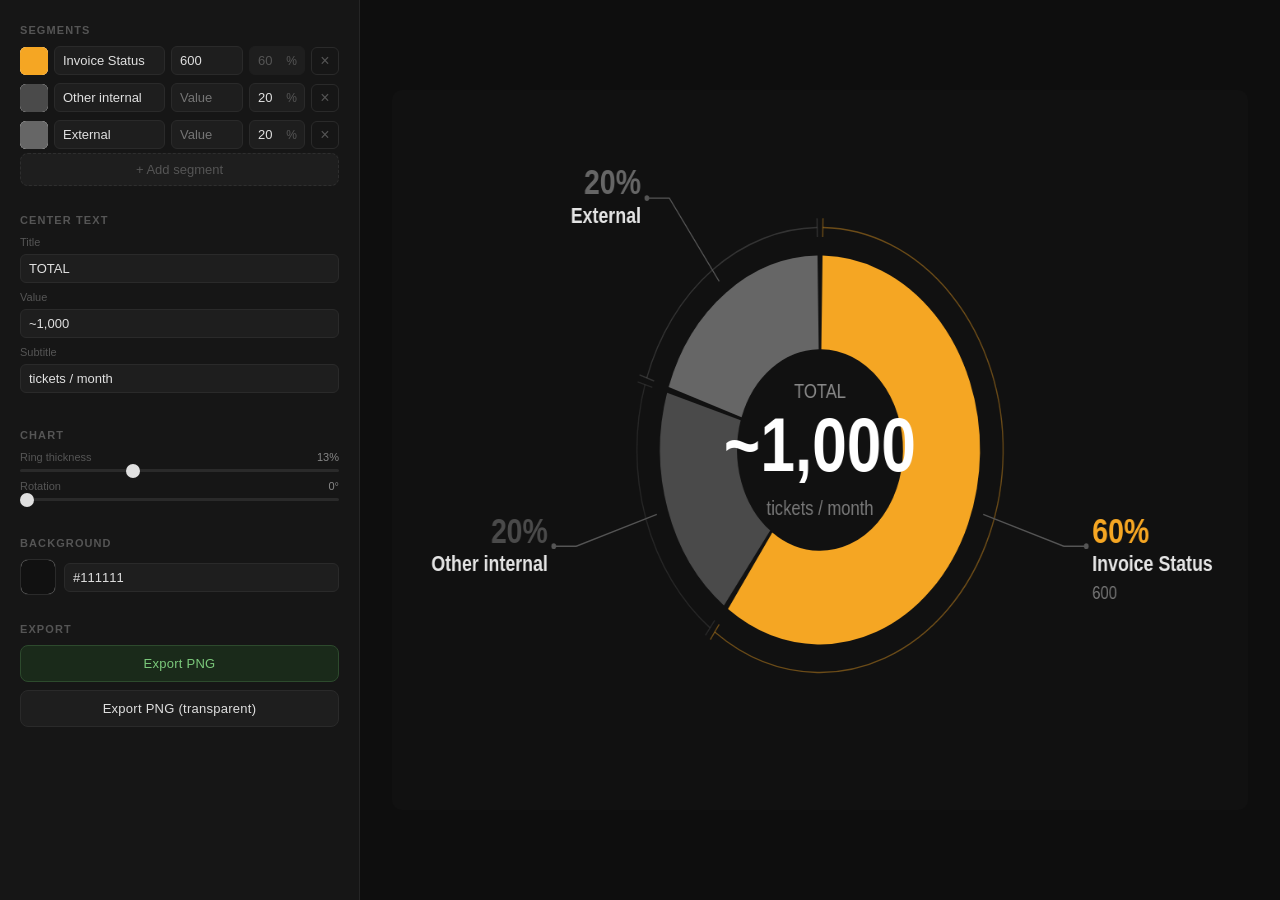
==== index.html @ ad08ff0b "Persist user data in localStorage Each browser now saves and restores its own chart state automatica" ====
<!DOCTYPE html>
<html lang="en">
<head>
<meta charset="UTF-8">
<meta name="viewport" content="width=device-width, initial-scale=1.0">
<title>Donut Builder</title>
<style>
  *, *::before, *::after { box-sizing: border-box; margin: 0; padding: 0; }

  body {
    background: #0e0e0e;
    color: #e0e0e0;
    font-family: -apple-system, BlinkMacSystemFont, 'Segoe UI', sans-serif;
    font-size: 13px;
    min-height: 100vh;
    display: flex;
  }

  /* ── Left Panel ─────────────────────────────────────── */
  #panel {
    width: 360px;
    min-width: 360px;
    background: #161616;
    border-right: 1px solid #252525;
    display: flex;
    flex-direction: column;
    overflow-y: auto;
  }

  #panel-inner {
    padding: 24px 20px;
    display: flex;
    flex-direction: column;
    gap: 28px;
  }

  .panel-title {
    font-size: 11px;
    font-weight: 600;
    letter-spacing: 0.1em;
    text-transform: uppercase;
    color: #555;
    margin-bottom: 10px;
  }

  /* Items */
  #items-list {
    display: flex;
    flex-direction: column;
    gap: 8px;
  }

  .item-row {
    display: grid;
    grid-template-columns: 28px 1fr 72px 56px 28px;
    gap: 6px;
    align-items: center;
  }

  .color-swatch {
    width: 28px;
    height: 28px;
    border-radius: 6px;
    border: none;
    cursor: pointer;
    padding: 0;
    background: none;
    position: relative;
    overflow: hidden;
    flex-shrink: 0;
  }

  .color-swatch input[type="color"] {
    position: absolute;
    top: 0; left: 0;
    width: 200%;
    height: 200%;
    border: none;
    cursor: pointer;
    padding: 0;
    transform: translate(-25%, -25%);
  }

  input[type="text"],
  input[type="number"] {
    background: #1e1e1e;
    border: 1px solid #2a2a2a;
    border-radius: 6px;
    color: #e0e0e0;
    font-size: 13px;
    padding: 6px 8px;
    outline: none;
    width: 100%;
    transition: border-color 0.15s;
  }

  input[type="text"]:focus,
  input[type="number"]:focus { border-color: #444; }

  input[type="number"] { -moz-appearance: textfield; }
  input[type="number"]::-webkit-inner-spin-button,
  input[type="number"]::-webkit-outer-spin-button { -webkit-appearance: none; }

  .pct-wrap { position: relative; }
  .pct-wrap input { padding-right: 20px; }
  .pct-wrap::after {
    content: '%';
    position: absolute;
    right: 8px; top: 50%;
    transform: translateY(-50%);
    color: #555; font-size: 12px;
    pointer-events: none;
  }

  .pct-auto { color: #555 !important; border-color: #1e1e1e !important; }

  .btn-icon {
    background: none;
    border: 1px solid #2a2a2a;
    border-radius: 6px;
    color: #555;
    cursor: pointer;
    width: 28px; height: 28px;
    display: flex; align-items: center; justify-content: center;
    font-size: 16px;
    transition: all 0.15s;
    line-height: 1;
  }
  .btn-icon:hover { border-color: #555; color: #e0e0e0; }
  .btn-icon.delete:hover { border-color: #c0392b; color: #e74c3c; }

  #add-item-btn {
    background: #1e1e1e;
    border: 1px dashed #2e2e2e;
    border-radius: 8px;
    color: #555;
    cursor: pointer;
    font-size: 13px;
    padding: 8px;
    text-align: center;
    transition: all 0.15s;
    margin-top: 4px;
  }
  #add-item-btn:hover { border-color: #555; color: #aaa; }

  .section { display: flex; flex-direction: column; }

  .field-row {
    display: flex; flex-direction: column;
    gap: 6px; margin-bottom: 8px;
  }

  .field-label { font-size: 11px; color: #555; font-weight: 500; }

  .slider-row { display: flex; flex-direction: column; gap: 6px; margin-bottom: 8px; }
  .slider-header { display: flex; justify-content: space-between; align-items: center; }
  .slider-header span:first-child { font-size: 11px; color: #555; font-weight: 500; }
  .slider-header span:last-child  { font-size: 11px; color: #888; font-variant-numeric: tabular-nums; }

  input[type="range"] {
    -webkit-appearance: none;
    width: 100%; height: 3px;
    background: #2a2a2a;
    border-radius: 2px;
    outline: none;
    cursor: pointer;
  }
  input[type="range"]::-webkit-slider-thumb {
    -webkit-appearance: none;
    width: 14px; height: 14px;
    border-radius: 50%;
    background: #e0e0e0;
    cursor: pointer;
    transition: background 0.15s;
  }
  input[type="range"]::-webkit-slider-thumb:hover { background: #fff; }
  input[type="range"]::-moz-range-thumb {
    width: 14px; height: 14px;
    border-radius: 50%;
    background: #e0e0e0;
    border: none; cursor: pointer;
  }

  .bg-row {
    display: grid;
    grid-template-columns: 36px 1fr;
    gap: 8px; align-items: center;
  }

  .bg-swatch {
    width: 36px; height: 36px;
    border-radius: 8px;
    border: 1px solid #2a2a2a;
    overflow: hidden; position: relative; cursor: pointer;
  }
  .bg-swatch input[type="color"] {
    position: absolute; top: 0; left: 0;
    width: 200%; height: 200%;
    border: none; cursor: pointer;
    transform: translate(-25%, -25%);
  }

  .export-btns { display: flex; flex-direction: column; gap: 8px; }

  .btn-export {
    background: #1e1e1e;
    border: 1px solid #2a2a2a;
    border-radius: 8px;
    color: #e0e0e0;
    cursor: pointer;
    font-size: 13px; font-weight: 500;
    padding: 10px 16px;
    text-align: center;
    transition: all 0.15s;
    letter-spacing: 0.02em;
  }
  .btn-export:hover { background: #252525; border-color: #444; }
  .btn-export.primary {
    background: #1a2a1a;
    border-color: #2d4a2d;
    color: #7bc97b;
  }
  .btn-export.primary:hover { background: #213221; border-color: #3a6a3a; }

  /* ── Right Panel ─────────────────────────────────────── */
  #preview {
    flex: 1;
    display: flex;
    align-items: center;
    justify-content: center;
    padding: 32px;
    background: #0e0e0e;
    overflow: hidden;
  }

  #canvas {
    max-width: 100%;
    max-height: calc(100vh - 64px);
    border-radius: 10px;
    display: block;
  }
</style>
</head>
<body>

<div id="panel">
  <div id="panel-inner">

    <div class="section">
      <div class="panel-title">Segments</div>
      <div id="items-list"></div>
      <button id="add-item-btn">+ Add segment</button>
    </div>

    <div class="section">
      <div class="panel-title">Center Text</div>
      <div class="field-row">
        <div class="field-label">Title</div>
        <input type="text" id="centerTitle" value="TOTAL" placeholder="TOTAL PTP">
      </div>
      <div class="field-row">
        <div class="field-label">Value</div>
        <input type="text" id="centerValue" value="~1,000" placeholder="~1,000">
      </div>
      <div class="field-row">
        <div class="field-label">Subtitle</div>
        <input type="text" id="centerSub" value="tickets / month" placeholder="subtitle">
      </div>
    </div>

    <div class="section">
      <div class="panel-title">Chart</div>
      <div class="slider-row">
        <div class="slider-header">
          <span>Ring thickness</span>
          <span id="thicknessVal">13%</span>
        </div>
        <input type="range" id="thicknessSlider" min="4" max="30" step="1" value="13">
      </div>
      <div class="slider-row">
        <div class="slider-header">
          <span>Rotation</span>
          <span id="rotationVal">0°</span>
        </div>
        <input type="range" id="rotationSlider" min="0" max="360" step="1" value="0">
      </div>
    </div>

    <div class="section">
      <div class="panel-title">Background</div>
      <div class="bg-row">
        <div class="bg-swatch" id="bgSwatch">
          <input type="color" id="bgColorPicker" value="#111111">
        </div>
        <input type="text" id="bgColorHex" value="#111111" placeholder="#111111">
      </div>
    </div>

    <div class="section">
      <div class="panel-title">Export</div>
      <div class="export-btns">
        <button class="btn-export primary" onclick="exportPNG(true)">Export PNG</button>
        <button class="btn-export" onclick="exportPNG(false)">Export PNG (transparent)</button>
      </div>
    </div>

  </div>
</div>

<div id="preview">
  <canvas id="canvas"></canvas>
</div>

<script>
// ── State ──────────────────────────────────────────────────────────────────
const PALETTE = ['#F5A623','#4A4A4A','#666666','#888888','#2A7AFF','#E84545','#27AE60','#9B59B6'];
let nextId = 1;

const state = {
  items: [],
  centerTitle: 'TOTAL',
  centerValue: '~1,000',
  centerSub: 'tickets / month',
  bgColor: '#111111',
  ringThickness: 13,  // % of s (4–30)
  rotation: 0,        // degrees (0–360)
};

function mkItem(label, value, pct, color) {
  return { id: nextId++, label, value, pct, color, labelOffset: { x: 0, y: 0 } };
}

state.items = [
  mkItem('Invoice Status', 600, null, PALETTE[0]),
  mkItem('Other internal', null, 20, PALETTE[1]),
  mkItem('External', null, 20, PALETTE[2]),
];

// ── Percentage Logic ────────────────────────────────────────────────────────

// Extract numeric portion from a value string like "~600" or "1,200" or plain "600".
function parseValue(v) {
  if (v === null || v === '') return null;
  const n = parseFloat(String(v).replace(/[^\d.-]/g, ''));
  return isNaN(n) ? null : n;
}

function hasNumericValue(item) {
  return parseValue(item.value) !== null;
}

function computeSegments() {
  const items = state.items;
  if (!items.length) return [];

  const manualItems = items.filter(it => !hasNumericValue(it));
  const valueItems  = items.filter(it =>  hasNumericValue(it));
  const usedPct     = manualItems.reduce((s, it) => s + (parseFloat(it.pct) || 0), 0);
  const remaining   = Math.max(0, 100 - usedPct);
  const totalValue  = valueItems.reduce((s, it) => s + parseValue(it.value), 0);

  return items.map(it => {
    const pct = hasNumericValue(it)
      ? (totalValue > 0 ? parseValue(it.value) / totalValue * remaining : 0)
      : (parseFloat(it.pct) || 0);
    return { ...it, computedPct: pct };
  });
}

// ── Canvas Rendering ────────────────────────────────────────────────────────
const CANVAS_W = 1040;
const CANVAS_H = 720;

const canvas = document.getElementById('canvas');
const ctx    = canvas.getContext('2d');

// Scale canvas buffer to device pixel ratio for crisp rendering on HiDPI screens
const dpr = window.devicePixelRatio || 1;
canvas.width        = CANVAS_W * dpr;
canvas.height       = CANVAS_H * dpr;
canvas.style.width  = CANVAS_W + 'px';
canvas.style.height = CANVAS_H + 'px';
ctx.scale(dpr, dpr);

let labelHitAreas = []; // [{item, left, right, top, bottom}] — updated each preview render

function render(c, w, h, withBg) {
  const s  = Math.min(w, h);          // reference size for all proportions
  const cx = w / 2, cy = h / 2;
  const outerR  = s * 0.27;
  const ringW   = s * state.ringThickness / 100;
  const innerR  = outerR - ringW;
  const midR    = (outerR + innerR) / 2;
  const GAP_RAD = (1.8 * Math.PI) / 180;

  c.clearRect(0, 0, w, h);

  if (withBg) {
    c.fillStyle = state.bgColor;
    c.fillRect(0, 0, w, h);
  }

  const segs = computeSegments();
  if (!segs.length) return;

  const totalPct = segs.reduce((sum, it) => sum + it.computedPct, 0);
  if (totalPct <= 0) return;
  const scale = (2 * Math.PI) / totalPct;

  // Build arc data
  const arcs = [];
  let startAngle = -Math.PI / 2 + (state.rotation * Math.PI / 180);
  for (const seg of segs) {
    const span  = seg.computedPct * scale;
    const sRad  = startAngle + GAP_RAD / 2;
    const eRad  = startAngle + span - GAP_RAD / 2;
    const mRad  = startAngle + span / 2;
    arcs.push({ seg, sRad, eRad, mRad, span });
    startAngle += span;
  }

  // Outer guide ring — one arc per segment, colored + gapped like the donut
  const guideR  = outerR + ringW * 0.3;
  const tickH   = ringW * 0.10;  // half-length of the | end cap
  const guideW  = s * 0.002;
  for (const { seg, sRad, eRad } of arcs) {
    c.strokeStyle = seg.color + '66';
    c.lineWidth   = guideW;
    c.lineCap     = 'butt';

    // Arc
    c.beginPath();
    c.arc(cx, cy, guideR, sRad, eRad);
    c.stroke();

    // | cap at start
    c.beginPath();
    c.moveTo(cx + (guideR - tickH) * Math.cos(sRad), cy + (guideR - tickH) * Math.sin(sRad));
    c.lineTo(cx + (guideR + tickH) * Math.cos(sRad), cy + (guideR + tickH) * Math.sin(sRad));
    c.stroke();

    // | cap at end
    c.beginPath();
    c.moveTo(cx + (guideR - tickH) * Math.cos(eRad), cy + (guideR - tickH) * Math.sin(eRad));
    c.lineTo(cx + (guideR + tickH) * Math.cos(eRad), cy + (guideR + tickH) * Math.sin(eRad));
    c.stroke();
  }

  // Donut segments
  for (const { seg, sRad, eRad } of arcs) {
    c.beginPath();
    c.arc(cx, cy, midR, sRad, eRad);
    c.strokeStyle = seg.color;
    c.lineWidth = ringW;
    c.lineCap = 'butt';
    c.stroke();
  }

  // Labels + leader lines
  const leaderR   = outerR + ringW * 0.15;
  const lineEndR  = outerR + ringW * 1.25;
  const horizExt  = s * 0.038;
  const lineColor = '#555555';

  const pctFontSz  = s * 0.048;
  const nameFontSz = s * 0.030;
  const valFontSz  = s * 0.025;
  const ff = "-apple-system, BlinkMacSystemFont, 'Segoe UI', sans-serif";

  if (c === ctx) labelHitAreas = [];

  for (const { seg, mRad } of arcs) {
    const cosA    = Math.cos(mRad);
    const sinA    = Math.sin(mRad);
    const isRight = cosA >= 0;

    // Line start (donut edge) and natural radial endpoint
    const lx1      = cx + leaderR  * cosA;
    const ly1      = cy + leaderR  * sinA;
    const lx2      = cx + lineEndR * cosA;
    const ly2      = cy + lineEndR * sinA;
    const tickEndX = lx2 + (isRight ? horizExt : -horizExt);

    // Per-label offset from drag
    const origItem = state.items.find(it => it.id === seg.id);
    const ox = origItem ? origItem.labelOffset.x : 0;
    const oy = origItem ? origItem.labelOffset.y : 0;
    const connX = tickEndX + ox;
    const connY = ly2      + oy;

    // Leader line: use radial+tick when at rest, straight line when moved
    c.beginPath();
    c.moveTo(lx1, ly1);
    if (ox === 0 && oy === 0) {
      c.lineTo(lx2, ly2);
    }
    c.lineTo(connX, connY);
    c.strokeStyle = lineColor;
    c.lineWidth = s * 0.0018;
    c.stroke();

    // Dot
    c.beginPath();
    c.arc(connX, connY, s * 0.004, 0, Math.PI * 2);
    c.fillStyle = lineColor;
    c.fill();

    const textX     = connX + (isRight ? s * 0.01 : -s * 0.01);
    const textAlign = isRight ? 'left' : 'right';
    const baseY     = connY;

    // Record hit area for mouse interaction (preview canvas only)
    if (c === ctx && origItem) {
      const hTop    = baseY - pctFontSz * 1.1;
      const hBottom = baseY + pctFontSz * 0.72 + nameFontSz * 1.5;
      const hW      = 180;
      labelHitAreas.push({
        item:   origItem,
        left:   isRight ? textX      : textX - hW,
        right:  isRight ? textX + hW : textX,
        top:    hTop,
        bottom: hBottom,
      });
    }

    // Percentage (large, colored)
    c.font = `700 ${pctFontSz}px ${ff}`;
    c.fillStyle = seg.color;
    c.textAlign = textAlign;
    c.textBaseline = 'alphabetic';
    c.fillText(Math.round(seg.computedPct) + '%', textX, baseY - s * 0.005);

    // Label name
    c.font = `600 ${nameFontSz}px ${ff}`;
    c.fillStyle = '#e4e4e4';
    c.textBaseline = 'alphabetic';
    c.fillText(seg.label || 'Unnamed', textX, baseY + pctFontSz * 0.72);

    // Value (optional) — shown as-is, user controls the text including any ~ prefix
    if (seg.value !== null && seg.value !== '') {
      c.font = `400 ${valFontSz}px ${ff}`;
      c.fillStyle = '#777';
      c.fillText(String(seg.value), textX, baseY + pctFontSz * 0.72 + nameFontSz * 1.3);
    }
  }

  // Center text
  c.textAlign = 'center';
  if (state.centerTitle) {
    c.font = `500 ${s * 0.028}px ${ff}`;
    c.fillStyle = '#888';
    c.textBaseline = 'alphabetic';
    c.fillText(state.centerTitle.toUpperCase(), cx, cy - s * 0.072);
  }
  if (state.centerValue) {
    c.font = `700 ${s * 0.105}px ${ff}`;
    c.fillStyle = '#fff';
    c.textBaseline = 'middle';
    c.fillText(state.centerValue, cx, cy);
  }
  if (state.centerSub) {
    c.font = `400 ${s * 0.028}px ${ff}`;
    c.fillStyle = '#777';
    c.textBaseline = 'top';
    c.fillText(state.centerSub, cx, cy + s * 0.068);
  }
}

function renderPreview() {
  render(ctx, CANVAS_W, CANVAS_H, true);
  saveState();
}

// ── Persistence (localStorage) ────────────────────────────────────────────────
const STORAGE_KEY = 'donut-builder-v1';

function saveState() {
  try {
    const data = {
      items: state.items.map(({ id, label, value, pct, color, labelOffset }) =>
        ({ id, label, value, pct, color, labelOffset })),
      centerTitle:   state.centerTitle,
      centerValue:   state.centerValue,
      centerSub:     state.centerSub,
      bgColor:       state.bgColor,
      ringThickness: state.ringThickness,
      rotation:      state.rotation,
    };
    localStorage.setItem(STORAGE_KEY, JSON.stringify(data));
  } catch (_) {}
}

function loadState() {
  try {
    const raw = localStorage.getItem(STORAGE_KEY);
    if (!raw) return false;
    const data = JSON.parse(raw);
    if (!data || !Array.isArray(data.items) || !data.items.length) return false;

    state.items         = data.items.map(it => ({ ...it, labelOffset: it.labelOffset || { x: 0, y: 0 } }));
    state.centerTitle   = data.centerTitle   ?? state.centerTitle;
    state.centerValue   = data.centerValue   ?? state.centerValue;
    state.centerSub     = data.centerSub     ?? state.centerSub;
    state.bgColor       = data.bgColor       ?? state.bgColor;
    state.ringThickness = data.ringThickness ?? state.ringThickness;
    state.rotation      = data.rotation      ?? state.rotation;

    // Keep nextId above any restored id
    nextId = Math.max(0, ...state.items.map(i => i.id)) + 1;
    return true;
  } catch (_) {
    return false;
  }
}

// ── UI: Items list ──────────────────────────────────────────────────────────

// Refresh all auto-pct displays and toggle readonly state — no DOM rebuild.
function refreshPctFields() {
  const segs = computeSegments();
  state.items.forEach(item => {
    const pctIn = document.querySelector(`.pct-wrap input[data-item-id="${item.id}"]`);
    if (!pctIn) return;
    const hasValue = hasNumericValue(item);
    if (hasValue) {
      const seg = segs.find(s => s.id === item.id);
      pctIn.value    = seg ? Math.round(seg.computedPct * 10) / 10 : '';
      pctIn.readOnly = true;
      pctIn.classList.add('pct-auto');
    } else {
      pctIn.readOnly = false;
      pctIn.classList.remove('pct-auto');
      if (pctIn.value === '') pctIn.value = item.pct !== null ? item.pct : '';
    }
  });
}

function renderItems() {
  const list = document.getElementById('items-list');
  list.innerHTML = '';
  const segs = computeSegments();

  state.items.forEach((item, idx) => {
    const computed = segs.find(s => s.id === item.id);
    const hasValue = hasNumericValue(item);

    const row = document.createElement('div');
    row.className = 'item-row';

    // Color swatch
    const swatchWrap = document.createElement('div');
    swatchWrap.className = 'color-swatch';
    swatchWrap.style.background = item.color;
    const colorIn = document.createElement('input');
    colorIn.type = 'color';
    colorIn.value = item.color;
    colorIn.addEventListener('input', e => {
      item.color = e.target.value;
      swatchWrap.style.background = item.color;
      renderPreview();
    });
    swatchWrap.appendChild(colorIn);

    // Label
    const labelIn = document.createElement('input');
    labelIn.type = 'text';
    labelIn.value = item.label;
    labelIn.placeholder = 'Label';
    labelIn.dataset.itemId = item.id;
    labelIn.addEventListener('input', e => { item.label = e.target.value; renderPreview(); });

    // Value — text so user can type prefixes like ~
    const valIn = document.createElement('input');
    valIn.type = 'text';
    valIn.value = item.value !== null ? item.value : '';
    valIn.placeholder = 'Value';
    valIn.addEventListener('input', e => {
      item.value = e.target.value === '' ? null : e.target.value;
      refreshPctFields();
      renderPreview();
    });

    // Percentage — always present; readonly toggled in-place by refreshPctFields()
    const pctWrap = document.createElement('div');
    pctWrap.className = 'pct-wrap';
    const pctIn = document.createElement('input');
    pctIn.type = 'number';
    pctIn.min = '0'; pctIn.max = '100';
    pctIn.placeholder = '%';
    pctIn.dataset.itemId = item.id;
    if (hasNumericValue(item)) {
      pctIn.value    = computed ? Math.round(computed.computedPct * 10) / 10 : '';
      pctIn.readOnly = true;
      pctIn.classList.add('pct-auto');
    } else {
      pctIn.value = item.pct !== null ? item.pct : '';
    }
    pctIn.addEventListener('input', e => {
      if (pctIn.readOnly) return;
      item.pct = e.target.value === '' ? 0 : parseFloat(e.target.value);
      refreshPctFields(); // update other auto-pct fields
      renderPreview();
    });
    pctWrap.appendChild(pctIn);

    // Delete
    const delBtn = document.createElement('button');
    delBtn.className = 'btn-icon delete';
    delBtn.innerHTML = '×';
    delBtn.title = 'Remove';
    delBtn.addEventListener('click', () => {
      if (state.items.length > 1) {
        state.items.splice(idx, 1);
        renderItems();
        renderPreview();
      }
    });

    row.append(swatchWrap, labelIn, valIn, pctWrap, delBtn);
    list.appendChild(row);
  });
}

// ── Add item ────────────────────────────────────────────────────────────────
document.getElementById('add-item-btn').addEventListener('click', () => {
  const color = PALETTE[state.items.length % PALETTE.length];
  state.items.push(mkItem('New segment', null, 0, color));
  renderItems();
  renderPreview();
});

// ── Center text ──────────────────────────────────────────────────────────────
['centerTitle', 'centerValue', 'centerSub'].forEach(id => {
  document.getElementById(id).addEventListener('input', e => {
    state[id] = e.target.value;
    renderPreview();
  });
});

// ── Background ────────────────────────────────────────────────────────────────
const bgPicker = document.getElementById('bgColorPicker');
const bgHex    = document.getElementById('bgColorHex');
const bgSwatch = document.getElementById('bgSwatch');

function applyBgColor(hex) {
  state.bgColor = hex;
  bgSwatch.style.background = hex;
  bgPicker.value = /^#[0-9a-fA-F]{6}$/.test(hex) ? hex : '#111111';
  bgHex.value = hex;
  renderPreview();
}

bgPicker.addEventListener('input', e => applyBgColor(e.target.value));
bgHex.addEventListener('input', e => {
  if (/^#[0-9a-fA-F]{6}$/.test(e.target.value.trim())) applyBgColor(e.target.value.trim());
});

// ── Export ────────────────────────────────────────────────────────────────────
function exportPNG(withBg) {
  const scale = 2;
  const off   = document.createElement('canvas');
  off.width   = CANVAS_W * scale;
  off.height  = CANVAS_H * scale;
  const octx  = off.getContext('2d');
  octx.scale(scale, scale);
  render(octx, CANVAS_W, CANVAS_H, withBg);
  off.toBlob(blob => {
    const url = URL.createObjectURL(blob);
    const a = document.createElement('a');
    a.href = url;
    a.download = withBg ? 'donut.png' : 'donut-transparent.png';
    a.click();
    URL.revokeObjectURL(url);
  }, 'image/png');
}

// ── Chart sliders ─────────────────────────────────────────────────────────────
document.getElementById('thicknessSlider').addEventListener('input', e => {
  state.ringThickness = parseInt(e.target.value, 10);
  document.getElementById('thicknessVal').textContent = state.ringThickness + '%';
  renderPreview();
});

document.getElementById('rotationSlider').addEventListener('input', e => {
  state.rotation = parseInt(e.target.value, 10);
  document.getElementById('rotationVal').textContent = state.rotation + '°';
  renderPreview();
});

// ── Canvas label interaction ──────────────────────────────────────────────────
let dragState = null;

function canvasPos(e) {
  const rect = canvas.getBoundingClientRect();
  return {
    x: (e.clientX - rect.left) * (CANVAS_W / rect.width),
    y: (e.clientY - rect.top)  * (CANVAS_H / rect.height),
  };
}

function hitLabel(x, y) {
  for (const area of labelHitAreas) {
    if (x >= area.left && x <= area.right && y >= area.top && y <= area.bottom)
      return area.item;
  }
  return null;
}

canvas.addEventListener('mousedown', e => {
  const pos  = canvasPos(e);
  const item = hitLabel(pos.x, pos.y);
  if (!item) return;
  e.preventDefault();
  dragState = {
    item,
    startX: pos.x, startY: pos.y,
    origX: item.labelOffset.x,
    origY: item.labelOffset.y,
    moved: false,
  };
  canvas.style.cursor = 'grabbing';
});

canvas.addEventListener('mousemove', e => {
  const pos = canvasPos(e);
  if (dragState) {
    const dx = pos.x - dragState.startX;
    const dy = pos.y - dragState.startY;
    if (!dragState.moved && Math.hypot(dx, dy) > 4) dragState.moved = true;
    if (dragState.moved) {
      dragState.item.labelOffset.x = dragState.origX + dx;
      dragState.item.labelOffset.y = dragState.origY + dy;
      renderPreview();
    }
  } else {
    canvas.style.cursor = hitLabel(pos.x, pos.y) ? 'grab' : 'default';
  }
});

canvas.addEventListener('mouseup', e => {
  if (!dragState) return;
  if (!dragState.moved) {
    // Pure click → focus the matching label text input in the panel
    const input = document.querySelector(`input[type="text"][data-item-id="${dragState.item.id}"]`);
    if (input) { input.focus(); input.select(); input.scrollIntoView({ behavior: 'smooth', block: 'nearest' }); }
  }
  dragState = null;
  canvas.style.cursor = hitLabel(canvasPos(e).x, canvasPos(e).y) ? 'grab' : 'default';
});

canvas.addEventListener('mouseleave', () => {
  if (dragState) {
    dragState = null;
    canvas.style.cursor = 'default';
  }
});

// ── Init ──────────────────────────────────────────────────────────────────────
loadState();

// Sync panel controls from state
document.getElementById('centerTitle').value  = state.centerTitle;
document.getElementById('centerValue').value  = state.centerValue;
document.getElementById('centerSub').value    = state.centerSub;
document.getElementById('thicknessSlider').value = state.ringThickness;
document.getElementById('thicknessVal').textContent = state.ringThickness + '%';
document.getElementById('rotationSlider').value = state.rotation;
document.getElementById('rotationVal').textContent = state.rotation + '°';
applyBgColor(state.bgColor);  // also sets picker + swatch

renderItems();
renderPreview();
</script>
</body>
</html>
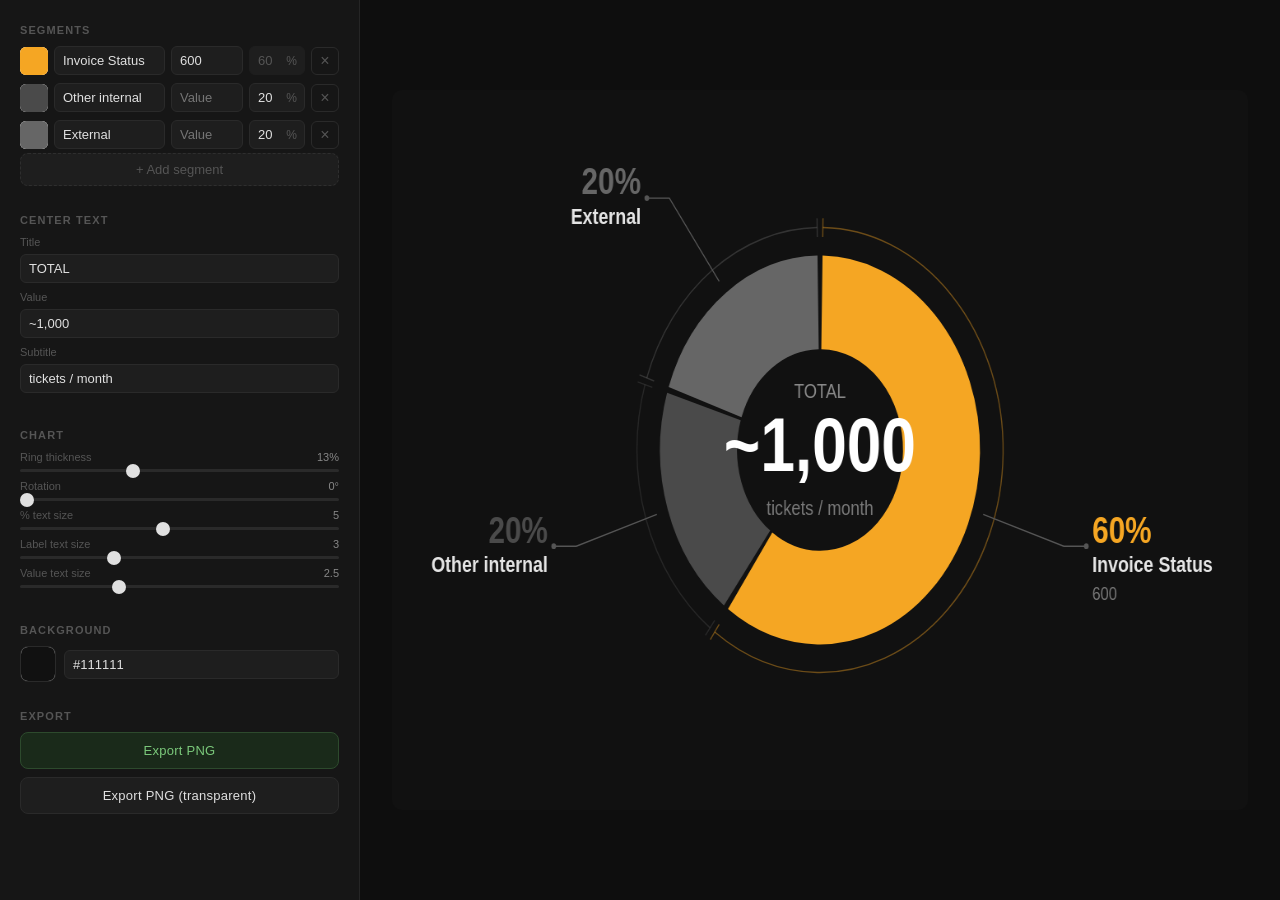
==== commit ffad3dad: "Add text size sliders and fix localStorage state persistence - Independent font size controls for %," ====
--- a/index.html
+++ b/index.html
@@ -284,6 +284,27 @@
         </div>
         <input type="range" id="rotationSlider" min="0" max="360" step="1" value="0">
       </div>
+      <div class="slider-row">
+        <div class="slider-header">
+          <span>% text size</span>
+          <span id="pctFontVal">5</span>
+        </div>
+        <input type="range" id="pctFontSlider" min="1" max="10" step="0.5" value="5">
+      </div>
+      <div class="slider-row">
+        <div class="slider-header">
+          <span>Label text size</span>
+          <span id="nameFontVal">3</span>
+        </div>
+        <input type="range" id="nameFontSlider" min="1" max="8" step="0.5" value="3">
+      </div>
+      <div class="slider-row">
+        <div class="slider-header">
+          <span>Value text size</span>
+          <span id="valFontVal">2.5</span>
+        </div>
+        <input type="range" id="valFontSlider" min="1" max="6" step="0.5" value="2.5">
+      </div>
     </div>
 
     <div class="section">
@@ -324,6 +345,9 @@
   bgColor: '#111111',
   ringThickness: 13,  // % of s (4–30)
   rotation: 0,        // degrees (0–360)
+  pctFontSize:  5,    // % of s
+  nameFontSize: 3,    // % of s
+  valFontSize:  2.5,  // % of s
 };
 
 function mkItem(label, value, pct, color) {
@@ -462,9 +486,9 @@
   const horizExt  = s * 0.038;
   const lineColor = '#555555';
 
-  const pctFontSz  = s * 0.048;
-  const nameFontSz = s * 0.030;
-  const valFontSz  = s * 0.025;
+  const pctFontSz  = s * state.pctFontSize  / 100;
+  const nameFontSz = s * state.nameFontSize / 100;
+  const valFontSz  = s * state.valFontSize  / 100;
   const ff = "-apple-system, BlinkMacSystemFont, 'Segoe UI', sans-serif";
 
   if (c === ctx) labelHitAreas = [];
@@ -787,6 +811,24 @@
   renderPreview();
 });
 
+document.getElementById('pctFontSlider').addEventListener('input', e => {
+  state.pctFontSize = parseFloat(e.target.value);
+  document.getElementById('pctFontVal').textContent = state.pctFontSize;
+  renderPreview();
+});
+
+document.getElementById('nameFontSlider').addEventListener('input', e => {
+  state.nameFontSize = parseFloat(e.target.value);
+  document.getElementById('nameFontVal').textContent = state.nameFontSize;
+  renderPreview();
+});
+
+document.getElementById('valFontSlider').addEventListener('input', e => {
+  state.valFontSize = parseFloat(e.target.value);
+  document.getElementById('valFontVal').textContent = state.valFontSize;
+  renderPreview();
+});
+
 // ── Canvas label interaction ──────────────────────────────────────────────────
 let dragState = null;
 
@@ -866,6 +908,12 @@
 document.getElementById('thicknessVal').textContent = state.ringThickness + '%';
 document.getElementById('rotationSlider').value = state.rotation;
 document.getElementById('rotationVal').textContent = state.rotation + '°';
+document.getElementById('pctFontSlider').value = state.pctFontSize;
+document.getElementById('pctFontVal').textContent = state.pctFontSize;
+document.getElementById('nameFontSlider').value = state.nameFontSize;
+document.getElementById('nameFontVal').textContent = state.nameFontSize;
+document.getElementById('valFontSlider').value = state.valFontSize;
+document.getElementById('valFontVal').textContent = state.valFontSize;
 applyBgColor(state.bgColor);  // also sets picker + swatch
 
 renderItems();
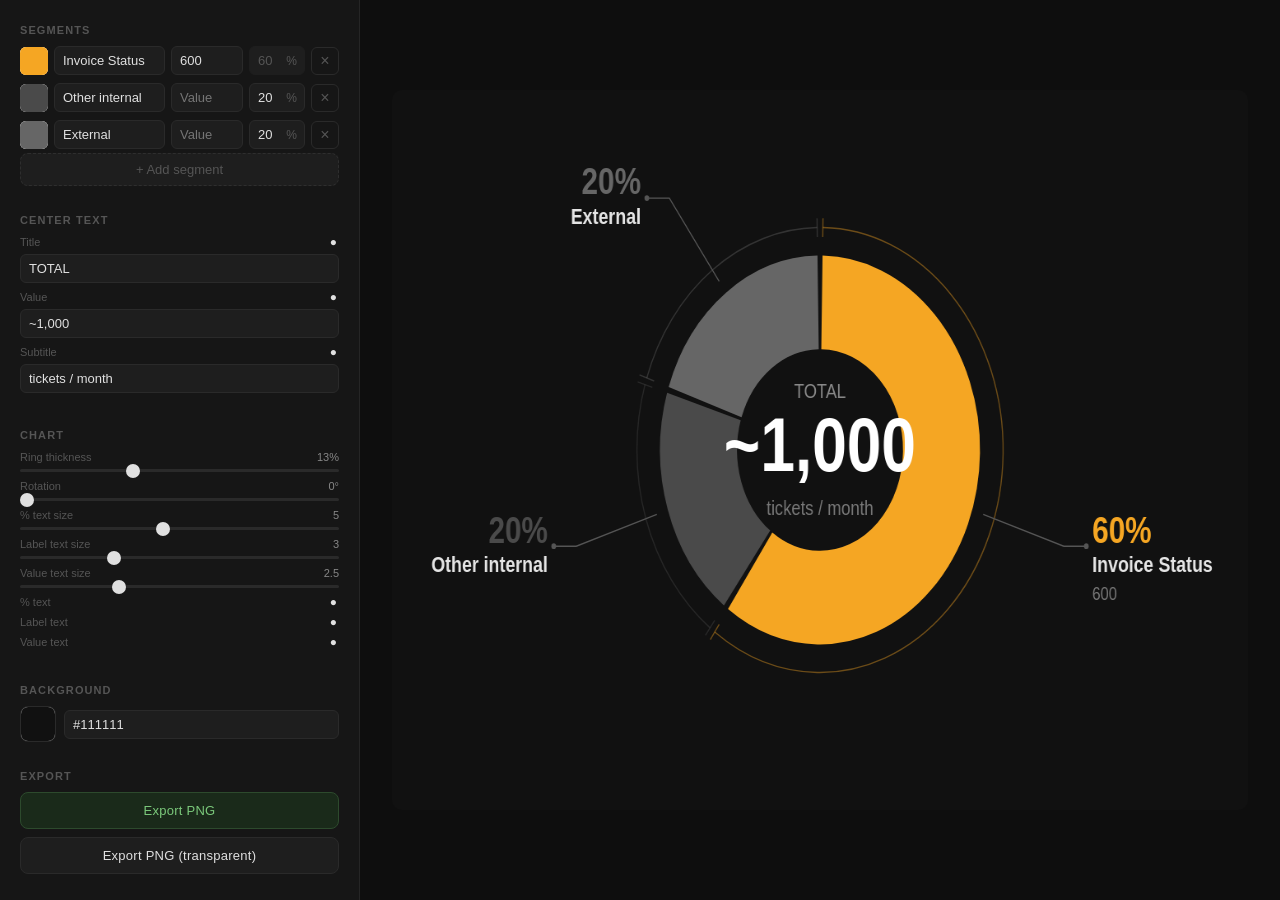
==== commit 626cdc97: "Add text visibility toggles and click-to-edit center text - Toggle show/hide for center title, value" ====
--- a/index.html
+++ b/index.html
@@ -152,6 +152,33 @@
 
   .field-label { font-size: 11px; color: #555; font-weight: 500; }
 
+  .field-label-row {
+    display: flex;
+    justify-content: space-between;
+    align-items: center;
+  }
+
+  .toggle-row {
+    display: flex;
+    justify-content: space-between;
+    align-items: center;
+    margin-bottom: 8px;
+  }
+
+  .vis-toggle {
+    background: none;
+    border: none;
+    padding: 0 2px;
+    cursor: pointer;
+    font-size: 12px;
+    color: #e0e0e0;
+    line-height: 1;
+    transition: color 0.15s;
+    flex-shrink: 0;
+  }
+  .vis-toggle.off { color: #333; }
+  .vis-toggle:hover { opacity: 0.7; }
+
   .slider-row { display: flex; flex-direction: column; gap: 6px; margin-bottom: 8px; }
   .slider-header { display: flex; justify-content: space-between; align-items: center; }
   .slider-header span:first-child { font-size: 11px; color: #555; font-weight: 500; }
@@ -255,15 +282,24 @@
     <div class="section">
       <div class="panel-title">Center Text</div>
       <div class="field-row">
-        <div class="field-label">Title</div>
+        <div class="field-label-row">
+          <div class="field-label">Title</div>
+          <button class="vis-toggle" id="toggleCenterTitle" title="Show/hide">●</button>
+        </div>
         <input type="text" id="centerTitle" value="TOTAL" placeholder="TOTAL PTP">
       </div>
       <div class="field-row">
-        <div class="field-label">Value</div>
+        <div class="field-label-row">
+          <div class="field-label">Value</div>
+          <button class="vis-toggle" id="toggleCenterValue" title="Show/hide">●</button>
+        </div>
         <input type="text" id="centerValue" value="~1,000" placeholder="~1,000">
       </div>
       <div class="field-row">
-        <div class="field-label">Subtitle</div>
+        <div class="field-label-row">
+          <div class="field-label">Subtitle</div>
+          <button class="vis-toggle" id="toggleCenterSub" title="Show/hide">●</button>
+        </div>
         <input type="text" id="centerSub" value="tickets / month" placeholder="subtitle">
       </div>
     </div>
@@ -304,6 +340,18 @@
           <span id="valFontVal">2.5</span>
         </div>
         <input type="range" id="valFontSlider" min="1" max="6" step="0.5" value="2.5">
+      </div>
+      <div class="toggle-row">
+        <span class="field-label">% text</span>
+        <button class="vis-toggle" id="toggleShowPct" title="Show/hide">●</button>
+      </div>
+      <div class="toggle-row">
+        <span class="field-label">Label text</span>
+        <button class="vis-toggle" id="toggleShowLabel" title="Show/hide">●</button>
+      </div>
+      <div class="toggle-row">
+        <span class="field-label">Value text</span>
+        <button class="vis-toggle" id="toggleShowValue" title="Show/hide">●</button>
       </div>
     </div>
 
@@ -348,6 +396,12 @@
   pctFontSize:  5,    // % of s
   nameFontSize: 3,    // % of s
   valFontSize:  2.5,  // % of s
+  showCenterTitle: true,
+  showCenterValue: true,
+  showCenterSub:   true,
+  showPct:   true,
+  showLabel: true,
+  showValue: true,
 };
 
 function mkItem(label, value, pct, color) {
@@ -406,7 +460,8 @@
 canvas.style.height = CANVAS_H + 'px';
 ctx.scale(dpr, dpr);
 
-let labelHitAreas = []; // [{item, left, right, top, bottom}] — updated each preview render
+let labelHitAreas  = []; // [{item, left, right, top, bottom}] — updated each preview render
+let centerHitAreas = []; // [{id, left, right, top, bottom}] — center text click targets
 
 function render(c, w, h, withBg) {
   const s  = Math.min(w, h);          // reference size for all proportions
@@ -548,45 +603,71 @@
     }
 
     // Percentage (large, colored)
-    c.font = `700 ${pctFontSz}px ${ff}`;
-    c.fillStyle = seg.color;
-    c.textAlign = textAlign;
-    c.textBaseline = 'alphabetic';
-    c.fillText(Math.round(seg.computedPct) + '%', textX, baseY - s * 0.005);
+    if (state.showPct) {
+      c.font = `700 ${pctFontSz}px ${ff}`;
+      c.fillStyle = seg.color;
+      c.textAlign = textAlign;
+      c.textBaseline = 'alphabetic';
+      c.fillText(Math.round(seg.computedPct) + '%', textX, baseY - s * 0.005);
+    }
 
     // Label name
-    c.font = `600 ${nameFontSz}px ${ff}`;
-    c.fillStyle = '#e4e4e4';
-    c.textBaseline = 'alphabetic';
-    c.fillText(seg.label || 'Unnamed', textX, baseY + pctFontSz * 0.72);
+    if (state.showLabel) {
+      c.font = `600 ${nameFontSz}px ${ff}`;
+      c.fillStyle = '#e4e4e4';
+      c.textAlign = textAlign;
+      c.textBaseline = 'alphabetic';
+      c.fillText(seg.label || 'Unnamed', textX, baseY + pctFontSz * 0.72);
+    }
 
     // Value (optional) — shown as-is, user controls the text including any ~ prefix
-    if (seg.value !== null && seg.value !== '') {
+    if (state.showValue && seg.value !== null && seg.value !== '') {
       c.font = `400 ${valFontSz}px ${ff}`;
       c.fillStyle = '#777';
+      c.textAlign = textAlign;
+      c.textBaseline = 'alphabetic';
       c.fillText(String(seg.value), textX, baseY + pctFontSz * 0.72 + nameFontSz * 1.3);
     }
   }
 
   // Center text
   c.textAlign = 'center';
-  if (state.centerTitle) {
-    c.font = `500 ${s * 0.028}px ${ff}`;
+  if (c === ctx) centerHitAreas = [];
+
+  if (state.showCenterTitle && state.centerTitle) {
+    const sz = s * 0.028;
+    c.font = `500 ${sz}px ${ff}`;
     c.fillStyle = '#888';
     c.textBaseline = 'alphabetic';
-    c.fillText(state.centerTitle.toUpperCase(), cx, cy - s * 0.072);
-  }
-  if (state.centerValue) {
-    c.font = `700 ${s * 0.105}px ${ff}`;
+    const titleY = cy - s * 0.072;
+    c.fillText(state.centerTitle.toUpperCase(), cx, titleY);
+    if (c === ctx) {
+      const mw = c.measureText(state.centerTitle.toUpperCase()).width;
+      centerHitAreas.push({ id: 'centerTitle', left: cx - mw/2 - 8, right: cx + mw/2 + 8, top: titleY - sz, bottom: titleY + sz * 0.3 });
+    }
+  }
+  if (state.showCenterValue && state.centerValue) {
+    const sz = s * 0.105;
+    c.font = `700 ${sz}px ${ff}`;
     c.fillStyle = '#fff';
     c.textBaseline = 'middle';
     c.fillText(state.centerValue, cx, cy);
-  }
-  if (state.centerSub) {
-    c.font = `400 ${s * 0.028}px ${ff}`;
+    if (c === ctx) {
+      const mw = c.measureText(state.centerValue).width;
+      centerHitAreas.push({ id: 'centerValue', left: cx - mw/2 - 8, right: cx + mw/2 + 8, top: cy - sz/2, bottom: cy + sz/2 });
+    }
+  }
+  if (state.showCenterSub && state.centerSub) {
+    const sz = s * 0.028;
+    c.font = `400 ${sz}px ${ff}`;
     c.fillStyle = '#777';
     c.textBaseline = 'top';
-    c.fillText(state.centerSub, cx, cy + s * 0.068);
+    const subY = cy + s * 0.068;
+    c.fillText(state.centerSub, cx, subY);
+    if (c === ctx) {
+      const mw = c.measureText(state.centerSub).width;
+      centerHitAreas.push({ id: 'centerSub', left: cx - mw/2 - 8, right: cx + mw/2 + 8, top: subY, bottom: subY + sz * 1.3 });
+    }
   }
 }
 
@@ -609,6 +690,15 @@
       bgColor:       state.bgColor,
       ringThickness: state.ringThickness,
       rotation:      state.rotation,
+      pctFontSize:   state.pctFontSize,
+      nameFontSize:  state.nameFontSize,
+      valFontSize:   state.valFontSize,
+      showCenterTitle: state.showCenterTitle,
+      showCenterValue: state.showCenterValue,
+      showCenterSub:   state.showCenterSub,
+      showPct:   state.showPct,
+      showLabel: state.showLabel,
+      showValue: state.showValue,
     };
     localStorage.setItem(STORAGE_KEY, JSON.stringify(data));
   } catch (_) {}
@@ -628,6 +718,15 @@
     state.bgColor       = data.bgColor       ?? state.bgColor;
     state.ringThickness = data.ringThickness ?? state.ringThickness;
     state.rotation      = data.rotation      ?? state.rotation;
+    state.pctFontSize   = data.pctFontSize   ?? state.pctFontSize;
+    state.nameFontSize  = data.nameFontSize  ?? state.nameFontSize;
+    state.valFontSize   = data.valFontSize   ?? state.valFontSize;
+    state.showCenterTitle = data.showCenterTitle ?? true;
+    state.showCenterValue = data.showCenterValue ?? true;
+    state.showCenterSub   = data.showCenterSub   ?? true;
+    state.showPct         = data.showPct   ?? true;
+    state.showLabel       = data.showLabel ?? true;
+    state.showValue       = data.showValue ?? true;
 
     // Keep nextId above any restored id
     nextId = Math.max(0, ...state.items.map(i => i.id)) + 1;
@@ -760,6 +859,29 @@
     renderPreview();
   });
 });
+
+// ── Text visibility toggles ───────────────────────────────────────────────────
+function syncToggleBtn(id, on) {
+  const btn = document.getElementById(id);
+  if (!btn) return;
+  btn.textContent = on ? '●' : '○';
+  btn.classList.toggle('off', !on);
+}
+
+function bindToggle(id, key) {
+  document.getElementById(id).addEventListener('click', () => {
+    state[key] = !state[key];
+    syncToggleBtn(id, state[key]);
+    renderPreview();
+  });
+}
+
+bindToggle('toggleCenterTitle', 'showCenterTitle');
+bindToggle('toggleCenterValue', 'showCenterValue');
+bindToggle('toggleCenterSub',   'showCenterSub');
+bindToggle('toggleShowPct',     'showPct');
+bindToggle('toggleShowLabel',   'showLabel');
+bindToggle('toggleShowValue',   'showValue');
 
 // ── Background ────────────────────────────────────────────────────────────────
 const bgPicker = document.getElementById('bgColorPicker');
@@ -848,16 +970,26 @@
   return null;
 }
 
+function hitCenter(x, y) {
+  for (const area of centerHitAreas) {
+    if (x >= area.left && x <= area.right && y >= area.top && y <= area.bottom)
+      return area.id;
+  }
+  return null;
+}
+
 canvas.addEventListener('mousedown', e => {
-  const pos  = canvasPos(e);
-  const item = hitLabel(pos.x, pos.y);
-  if (!item) return;
+  const pos      = canvasPos(e);
+  const item     = hitLabel(pos.x, pos.y);
+  const centerId = !item ? hitCenter(pos.x, pos.y) : null;
+  if (!item && !centerId) return;
   e.preventDefault();
   dragState = {
     item,
+    centerId,
     startX: pos.x, startY: pos.y,
-    origX: item.labelOffset.x,
-    origY: item.labelOffset.y,
+    origX: item ? item.labelOffset.x : 0,
+    origY: item ? item.labelOffset.y : 0,
     moved: false,
   };
   canvas.style.cursor = 'grabbing';
@@ -866,28 +998,35 @@
 canvas.addEventListener('mousemove', e => {
   const pos = canvasPos(e);
   if (dragState) {
-    const dx = pos.x - dragState.startX;
-    const dy = pos.y - dragState.startY;
-    if (!dragState.moved && Math.hypot(dx, dy) > 4) dragState.moved = true;
-    if (dragState.moved) {
-      dragState.item.labelOffset.x = dragState.origX + dx;
-      dragState.item.labelOffset.y = dragState.origY + dy;
-      renderPreview();
+    if (dragState.item) {
+      const dx = pos.x - dragState.startX;
+      const dy = pos.y - dragState.startY;
+      if (!dragState.moved && Math.hypot(dx, dy) > 4) dragState.moved = true;
+      if (dragState.moved) {
+        dragState.item.labelOffset.x = dragState.origX + dx;
+        dragState.item.labelOffset.y = dragState.origY + dy;
+        renderPreview();
+      }
     }
   } else {
-    canvas.style.cursor = hitLabel(pos.x, pos.y) ? 'grab' : 'default';
+    canvas.style.cursor = (hitLabel(pos.x, pos.y) || hitCenter(pos.x, pos.y)) ? 'grab' : 'default';
   }
 });
 
 canvas.addEventListener('mouseup', e => {
   if (!dragState) return;
   if (!dragState.moved) {
-    // Pure click → focus the matching label text input in the panel
-    const input = document.querySelector(`input[type="text"][data-item-id="${dragState.item.id}"]`);
-    if (input) { input.focus(); input.select(); input.scrollIntoView({ behavior: 'smooth', block: 'nearest' }); }
+    if (dragState.item) {
+      const input = document.querySelector(`input[type="text"][data-item-id="${dragState.item.id}"]`);
+      if (input) { input.focus(); input.select(); input.scrollIntoView({ behavior: 'smooth', block: 'nearest' }); }
+    } else if (dragState.centerId) {
+      const input = document.getElementById(dragState.centerId);
+      if (input) { input.focus(); input.select(); input.scrollIntoView({ behavior: 'smooth', block: 'nearest' }); }
+    }
   }
   dragState = null;
-  canvas.style.cursor = hitLabel(canvasPos(e).x, canvasPos(e).y) ? 'grab' : 'default';
+  const pos = canvasPos(e);
+  canvas.style.cursor = (hitLabel(pos.x, pos.y) || hitCenter(pos.x, pos.y)) ? 'grab' : 'default';
 });
 
 canvas.addEventListener('mouseleave', () => {
@@ -914,6 +1053,15 @@
 document.getElementById('nameFontVal').textContent = state.nameFontSize;
 document.getElementById('valFontSlider').value = state.valFontSize;
 document.getElementById('valFontVal').textContent = state.valFontSize;
+
+// Sync visibility toggle buttons
+syncToggleBtn('toggleCenterTitle', state.showCenterTitle);
+syncToggleBtn('toggleCenterValue', state.showCenterValue);
+syncToggleBtn('toggleCenterSub',   state.showCenterSub);
+syncToggleBtn('toggleShowPct',     state.showPct);
+syncToggleBtn('toggleShowLabel',   state.showLabel);
+syncToggleBtn('toggleShowValue',   state.showValue);
+
 applyBgColor(state.bgColor);  // also sets picker + swatch
 
 renderItems();
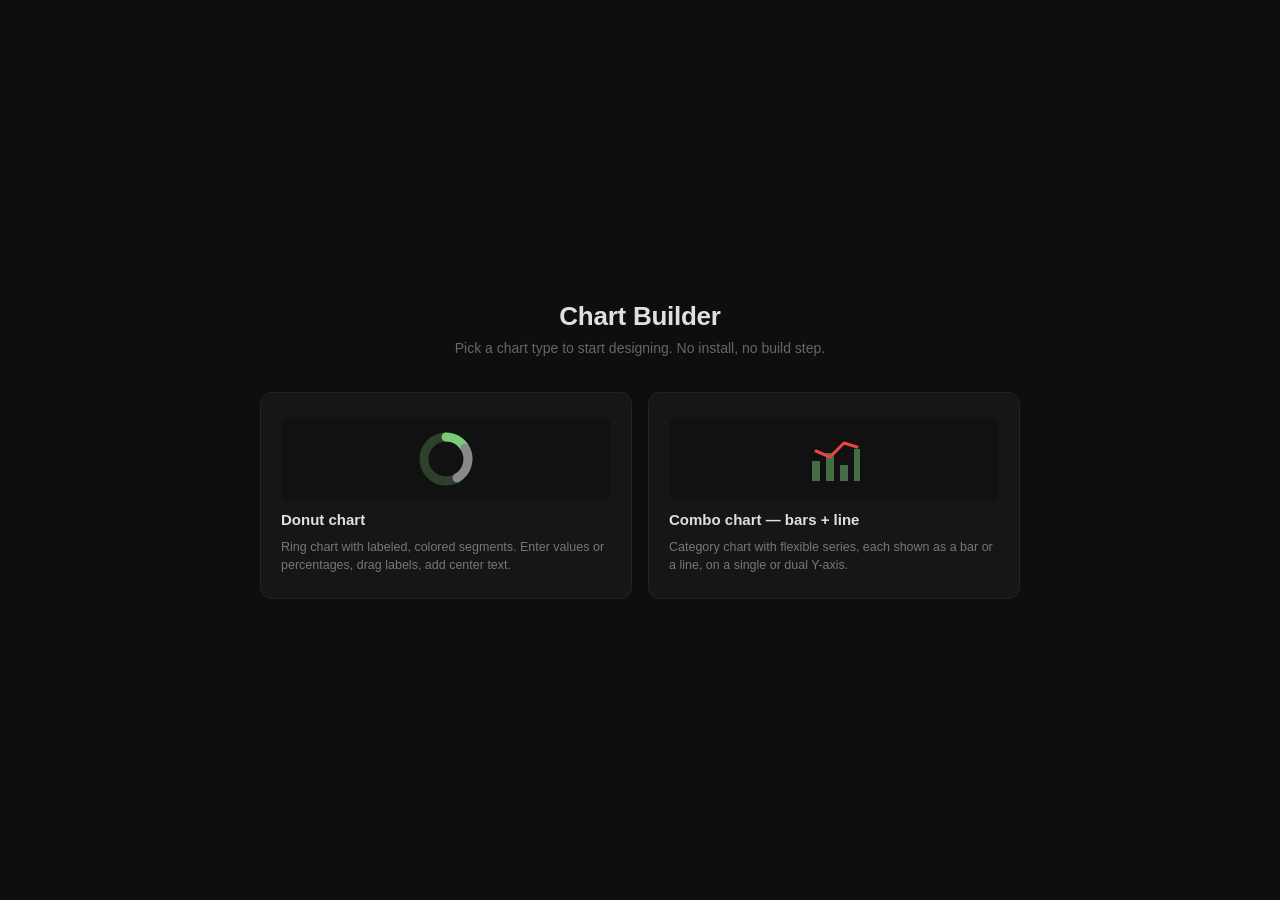
==== commit 96e3df08: "Add combo chart builder and multi-chart launcher Restructure into a multi-chart tool with a shared f" ====
--- a/index.html
+++ b/index.html
@@ -3,1069 +3,47 @@
 <head>
 <meta charset="UTF-8">
 <meta name="viewport" content="width=device-width, initial-scale=1.0">
-<title>Donut Builder</title>
-<style>
-  *, *::before, *::after { box-sizing: border-box; margin: 0; padding: 0; }
+<title>Chart Builder</title>
+<link rel="stylesheet" href="shared.css">
+</head>
+<body class="launcher">
 
-  body {
-    background: #0e0e0e;
-    color: #e0e0e0;
-    font-family: -apple-system, BlinkMacSystemFont, 'Segoe UI', sans-serif;
-    font-size: 13px;
-    min-height: 100vh;
-    display: flex;
-  }
+<div class="launcher-wrap">
+  <div class="launcher-head">
+    <h1>Chart Builder</h1>
+    <p>Pick a chart type to start designing. No install, no build step.</p>
+  </div>
 
-  /* ── Left Panel ─────────────────────────────────────── */
-  #panel {
-    width: 360px;
-    min-width: 360px;
-    background: #161616;
-    border-right: 1px solid #252525;
-    display: flex;
-    flex-direction: column;
-    overflow-y: auto;
-  }
+  <div class="launcher-grid">
 
-  #panel-inner {
-    padding: 24px 20px;
-    display: flex;
-    flex-direction: column;
-    gap: 28px;
-  }
+    <a class="launcher-card" href="donut.html">
+      <div class="glyph">
+        <svg width="64" height="64" viewBox="0 0 64 64" fill="none">
+          <circle cx="32" cy="32" r="22" stroke="currentColor" stroke-width="9" opacity="0.25"/>
+          <path d="M32 10 a22 22 0 0 1 19 11" stroke="currentColor" stroke-width="9" stroke-linecap="round"/>
+          <path d="M51 21 a22 22 0 0 1 -8 30" stroke="#888" stroke-width="9" stroke-linecap="round"/>
+        </svg>
+      </div>
+      <h2>Donut chart</h2>
+      <p>Ring chart with labeled, colored segments. Enter values or percentages, drag labels, add center text.</p>
+    </a>
 
-  .panel-title {
-    font-size: 11px;
-    font-weight: 600;
-    letter-spacing: 0.1em;
-    text-transform: uppercase;
-    color: #555;
-    margin-bottom: 10px;
-  }
-
-  /* Items */
-  #items-list {
-    display: flex;
-    flex-direction: column;
-    gap: 8px;
-  }
-
-  .item-row {
-    display: grid;
-    grid-template-columns: 28px 1fr 72px 56px 28px;
-    gap: 6px;
-    align-items: center;
-  }
-
-  .color-swatch {
-    width: 28px;
-    height: 28px;
-    border-radius: 6px;
-    border: none;
-    cursor: pointer;
-    padding: 0;
-    background: none;
-    position: relative;
-    overflow: hidden;
-    flex-shrink: 0;
-  }
-
-  .color-swatch input[type="color"] {
-    position: absolute;
-    top: 0; left: 0;
-    width: 200%;
-    height: 200%;
-    border: none;
-    cursor: pointer;
-    padding: 0;
-    transform: translate(-25%, -25%);
-  }
-
-  input[type="text"],
-  input[type="number"] {
-    background: #1e1e1e;
-    border: 1px solid #2a2a2a;
-    border-radius: 6px;
-    color: #e0e0e0;
-    font-size: 13px;
-    padding: 6px 8px;
-    outline: none;
-    width: 100%;
-    transition: border-color 0.15s;
-  }
-
-  input[type="text"]:focus,
-  input[type="number"]:focus { border-color: #444; }
-
-  input[type="number"] { -moz-appearance: textfield; }
-  input[type="number"]::-webkit-inner-spin-button,
-  input[type="number"]::-webkit-outer-spin-button { -webkit-appearance: none; }
-
-  .pct-wrap { position: relative; }
-  .pct-wrap input { padding-right: 20px; }
-  .pct-wrap::after {
-    content: '%';
-    position: absolute;
-    right: 8px; top: 50%;
-    transform: translateY(-50%);
-    color: #555; font-size: 12px;
-    pointer-events: none;
-  }
-
-  .pct-auto { color: #555 !important; border-color: #1e1e1e !important; }
-
-  .btn-icon {
-    background: none;
-    border: 1px solid #2a2a2a;
-    border-radius: 6px;
-    color: #555;
-    cursor: pointer;
-    width: 28px; height: 28px;
-    display: flex; align-items: center; justify-content: center;
-    font-size: 16px;
-    transition: all 0.15s;
-    line-height: 1;
-  }
-  .btn-icon:hover { border-color: #555; color: #e0e0e0; }
-  .btn-icon.delete:hover { border-color: #c0392b; color: #e74c3c; }
-
-  #add-item-btn {
-    background: #1e1e1e;
-    border: 1px dashed #2e2e2e;
-    border-radius: 8px;
-    color: #555;
-    cursor: pointer;
-    font-size: 13px;
-    padding: 8px;
-    text-align: center;
-    transition: all 0.15s;
-    margin-top: 4px;
-  }
-  #add-item-btn:hover { border-color: #555; color: #aaa; }
-
-  .section { display: flex; flex-direction: column; }
-
-  .field-row {
-    display: flex; flex-direction: column;
-    gap: 6px; margin-bottom: 8px;
-  }
-
-  .field-label { font-size: 11px; color: #555; font-weight: 500; }
-
-  .field-label-row {
-    display: flex;
-    justify-content: space-between;
-    align-items: center;
-  }
-
-  .toggle-row {
-    display: flex;
-    justify-content: space-between;
-    align-items: center;
-    margin-bottom: 8px;
-  }
-
-  .vis-toggle {
-    background: none;
-    border: none;
-    padding: 0 2px;
-    cursor: pointer;
-    font-size: 12px;
-    color: #e0e0e0;
-    line-height: 1;
-    transition: color 0.15s;
-    flex-shrink: 0;
-  }
-  .vis-toggle.off { color: #333; }
-  .vis-toggle:hover { opacity: 0.7; }
-
-  .slider-row { display: flex; flex-direction: column; gap: 6px; margin-bottom: 8px; }
-  .slider-header { display: flex; justify-content: space-between; align-items: center; }
-  .slider-header span:first-child { font-size: 11px; color: #555; font-weight: 500; }
-  .slider-header span:last-child  { font-size: 11px; color: #888; font-variant-numeric: tabular-nums; }
-
-  input[type="range"] {
-    -webkit-appearance: none;
-    width: 100%; height: 3px;
-    background: #2a2a2a;
-    border-radius: 2px;
-    outline: none;
-    cursor: pointer;
-  }
-  input[type="range"]::-webkit-slider-thumb {
-    -webkit-appearance: none;
-    width: 14px; height: 14px;
-    border-radius: 50%;
-    background: #e0e0e0;
-    cursor: pointer;
-    transition: background 0.15s;
-  }
-  input[type="range"]::-webkit-slider-thumb:hover { background: #fff; }
-  input[type="range"]::-moz-range-thumb {
-    width: 14px; height: 14px;
-    border-radius: 50%;
-    background: #e0e0e0;
-    border: none; cursor: pointer;
-  }
-
-  .bg-row {
-    display: grid;
-    grid-template-columns: 36px 1fr;
-    gap: 8px; align-items: center;
-  }
-
-  .bg-swatch {
-    width: 36px; height: 36px;
-    border-radius: 8px;
-    border: 1px solid #2a2a2a;
-    overflow: hidden; position: relative; cursor: pointer;
-  }
-  .bg-swatch input[type="color"] {
-    position: absolute; top: 0; left: 0;
-    width: 200%; height: 200%;
-    border: none; cursor: pointer;
-    transform: translate(-25%, -25%);
-  }
-
-  .export-btns { display: flex; flex-direction: column; gap: 8px; }
-
-  .btn-export {
-    background: #1e1e1e;
-    border: 1px solid #2a2a2a;
-    border-radius: 8px;
-    color: #e0e0e0;
-    cursor: pointer;
-    font-size: 13px; font-weight: 500;
-    padding: 10px 16px;
-    text-align: center;
-    transition: all 0.15s;
-    letter-spacing: 0.02em;
-  }
-  .btn-export:hover { background: #252525; border-color: #444; }
-  .btn-export.primary {
-    background: #1a2a1a;
-    border-color: #2d4a2d;
-    color: #7bc97b;
-  }
-  .btn-export.primary:hover { background: #213221; border-color: #3a6a3a; }
-
-  /* ── Right Panel ─────────────────────────────────────── */
-  #preview {
-    flex: 1;
-    display: flex;
-    align-items: center;
-    justify-content: center;
-    padding: 32px;
-    background: #0e0e0e;
-    overflow: hidden;
-  }
-
-  #canvas {
-    max-width: 100%;
-    max-height: calc(100vh - 64px);
-    border-radius: 10px;
-    display: block;
-  }
-</style>
-</head>
-<body>
-
-<div id="panel">
-  <div id="panel-inner">
-
-    <div class="section">
-      <div class="panel-title">Segments</div>
-      <div id="items-list"></div>
-      <button id="add-item-btn">+ Add segment</button>
-    </div>
-
-    <div class="section">
-      <div class="panel-title">Center Text</div>
-      <div class="field-row">
-        <div class="field-label-row">
-          <div class="field-label">Title</div>
-          <button class="vis-toggle" id="toggleCenterTitle" title="Show/hide">●</button>
-        </div>
-        <input type="text" id="centerTitle" value="TOTAL" placeholder="TOTAL PTP">
+    <a class="launcher-card" href="combo.html">
+      <div class="glyph">
+        <svg width="64" height="64" viewBox="0 0 64 64" fill="none">
+          <rect x="10" y="34" width="8" height="20" fill="currentColor" opacity="0.5"/>
+          <rect x="24" y="26" width="8" height="28" fill="currentColor" opacity="0.5"/>
+          <rect x="38" y="38" width="8" height="16" fill="currentColor" opacity="0.5"/>
+          <rect x="52" y="22" width="6" height="32" fill="currentColor" opacity="0.5"/>
+          <polyline points="14,24 28,30 42,16 55,20" stroke="#E84545" stroke-width="3" stroke-linecap="round" stroke-linejoin="round"/>
+        </svg>
       </div>
-      <div class="field-row">
-        <div class="field-label-row">
-          <div class="field-label">Value</div>
-          <button class="vis-toggle" id="toggleCenterValue" title="Show/hide">●</button>
-        </div>
-        <input type="text" id="centerValue" value="~1,000" placeholder="~1,000">
-      </div>
-      <div class="field-row">
-        <div class="field-label-row">
-          <div class="field-label">Subtitle</div>
-          <button class="vis-toggle" id="toggleCenterSub" title="Show/hide">●</button>
-        </div>
-        <input type="text" id="centerSub" value="tickets / month" placeholder="subtitle">
-      </div>
-    </div>
-
-    <div class="section">
-      <div class="panel-title">Chart</div>
-      <div class="slider-row">
-        <div class="slider-header">
-          <span>Ring thickness</span>
-          <span id="thicknessVal">13%</span>
-        </div>
-        <input type="range" id="thicknessSlider" min="4" max="30" step="1" value="13">
-      </div>
-      <div class="slider-row">
-        <div class="slider-header">
-          <span>Rotation</span>
-          <span id="rotationVal">0°</span>
-        </div>
-        <input type="range" id="rotationSlider" min="0" max="360" step="1" value="0">
-      </div>
-      <div class="slider-row">
-        <div class="slider-header">
-          <span>% text size</span>
-          <span id="pctFontVal">5</span>
-        </div>
-        <input type="range" id="pctFontSlider" min="1" max="10" step="0.5" value="5">
-      </div>
-      <div class="slider-row">
-        <div class="slider-header">
-          <span>Label text size</span>
-          <span id="nameFontVal">3</span>
-        </div>
-        <input type="range" id="nameFontSlider" min="1" max="8" step="0.5" value="3">
-      </div>
-      <div class="slider-row">
-        <div class="slider-header">
-          <span>Value text size</span>
-          <span id="valFontVal">2.5</span>
-        </div>
-        <input type="range" id="valFontSlider" min="1" max="6" step="0.5" value="2.5">
-      </div>
-      <div class="toggle-row">
-        <span class="field-label">% text</span>
-        <button class="vis-toggle" id="toggleShowPct" title="Show/hide">●</button>
-      </div>
-      <div class="toggle-row">
-        <span class="field-label">Label text</span>
-        <button class="vis-toggle" id="toggleShowLabel" title="Show/hide">●</button>
-      </div>
-      <div class="toggle-row">
-        <span class="field-label">Value text</span>
-        <button class="vis-toggle" id="toggleShowValue" title="Show/hide">●</button>
-      </div>
-    </div>
-
-    <div class="section">
-      <div class="panel-title">Background</div>
-      <div class="bg-row">
-        <div class="bg-swatch" id="bgSwatch">
-          <input type="color" id="bgColorPicker" value="#111111">
-        </div>
-        <input type="text" id="bgColorHex" value="#111111" placeholder="#111111">
-      </div>
-    </div>
-
-    <div class="section">
-      <div class="panel-title">Export</div>
-      <div class="export-btns">
-        <button class="btn-export primary" onclick="exportPNG(true)">Export PNG</button>
-        <button class="btn-export" onclick="exportPNG(false)">Export PNG (transparent)</button>
-      </div>
-    </div>
+      <h2>Combo chart — bars + line</h2>
+      <p>Category chart with flexible series, each shown as a bar or a line, on a single or dual Y-axis.</p>
+    </a>
 
   </div>
 </div>
 
-<div id="preview">
-  <canvas id="canvas"></canvas>
-</div>
-
-<script>
-// ── State ──────────────────────────────────────────────────────────────────
-const PALETTE = ['#F5A623','#4A4A4A','#666666','#888888','#2A7AFF','#E84545','#27AE60','#9B59B6'];
-let nextId = 1;
-
-const state = {
-  items: [],
-  centerTitle: 'TOTAL',
-  centerValue: '~1,000',
-  centerSub: 'tickets / month',
-  bgColor: '#111111',
-  ringThickness: 13,  // % of s (4–30)
-  rotation: 0,        // degrees (0–360)
-  pctFontSize:  5,    // % of s
-  nameFontSize: 3,    // % of s
-  valFontSize:  2.5,  // % of s
-  showCenterTitle: true,
-  showCenterValue: true,
-  showCenterSub:   true,
-  showPct:   true,
-  showLabel: true,
-  showValue: true,
-};
-
-function mkItem(label, value, pct, color) {
-  return { id: nextId++, label, value, pct, color, labelOffset: { x: 0, y: 0 } };
-}
-
-state.items = [
-  mkItem('Invoice Status', 600, null, PALETTE[0]),
-  mkItem('Other internal', null, 20, PALETTE[1]),
-  mkItem('External', null, 20, PALETTE[2]),
-];
-
-// ── Percentage Logic ────────────────────────────────────────────────────────
-
-// Extract numeric portion from a value string like "~600" or "1,200" or plain "600".
-function parseValue(v) {
-  if (v === null || v === '') return null;
-  const n = parseFloat(String(v).replace(/[^\d.-]/g, ''));
-  return isNaN(n) ? null : n;
-}
-
-function hasNumericValue(item) {
-  return parseValue(item.value) !== null;
-}
-
-function computeSegments() {
-  const items = state.items;
-  if (!items.length) return [];
-
-  const manualItems = items.filter(it => !hasNumericValue(it));
-  const valueItems  = items.filter(it =>  hasNumericValue(it));
-  const usedPct     = manualItems.reduce((s, it) => s + (parseFloat(it.pct) || 0), 0);
-  const remaining   = Math.max(0, 100 - usedPct);
-  const totalValue  = valueItems.reduce((s, it) => s + parseValue(it.value), 0);
-
-  return items.map(it => {
-    const pct = hasNumericValue(it)
-      ? (totalValue > 0 ? parseValue(it.value) / totalValue * remaining : 0)
-      : (parseFloat(it.pct) || 0);
-    return { ...it, computedPct: pct };
-  });
-}
-
-// ── Canvas Rendering ────────────────────────────────────────────────────────
-const CANVAS_W = 1040;
-const CANVAS_H = 720;
-
-const canvas = document.getElementById('canvas');
-const ctx    = canvas.getContext('2d');
-
-// Scale canvas buffer to device pixel ratio for crisp rendering on HiDPI screens
-const dpr = window.devicePixelRatio || 1;
-canvas.width        = CANVAS_W * dpr;
-canvas.height       = CANVAS_H * dpr;
-canvas.style.width  = CANVAS_W + 'px';
-canvas.style.height = CANVAS_H + 'px';
-ctx.scale(dpr, dpr);
-
-let labelHitAreas  = []; // [{item, left, right, top, bottom}] — updated each preview render
-let centerHitAreas = []; // [{id, left, right, top, bottom}] — center text click targets
-
-function render(c, w, h, withBg) {
-  const s  = Math.min(w, h);          // reference size for all proportions
-  const cx = w / 2, cy = h / 2;
-  const outerR  = s * 0.27;
-  const ringW   = s * state.ringThickness / 100;
-  const innerR  = outerR - ringW;
-  const midR    = (outerR + innerR) / 2;
-  const GAP_RAD = (1.8 * Math.PI) / 180;
-
-  c.clearRect(0, 0, w, h);
-
-  if (withBg) {
-    c.fillStyle = state.bgColor;
-    c.fillRect(0, 0, w, h);
-  }
-
-  const segs = computeSegments();
-  if (!segs.length) return;
-
-  const totalPct = segs.reduce((sum, it) => sum + it.computedPct, 0);
-  if (totalPct <= 0) return;
-  const scale = (2 * Math.PI) / totalPct;
-
-  // Build arc data
-  const arcs = [];
-  let startAngle = -Math.PI / 2 + (state.rotation * Math.PI / 180);
-  for (const seg of segs) {
-    const span  = seg.computedPct * scale;
-    const sRad  = startAngle + GAP_RAD / 2;
-    const eRad  = startAngle + span - GAP_RAD / 2;
-    const mRad  = startAngle + span / 2;
-    arcs.push({ seg, sRad, eRad, mRad, span });
-    startAngle += span;
-  }
-
-  // Outer guide ring — one arc per segment, colored + gapped like the donut
-  const guideR  = outerR + ringW * 0.3;
-  const tickH   = ringW * 0.10;  // half-length of the | end cap
-  const guideW  = s * 0.002;
-  for (const { seg, sRad, eRad } of arcs) {
-    c.strokeStyle = seg.color + '66';
-    c.lineWidth   = guideW;
-    c.lineCap     = 'butt';
-
-    // Arc
-    c.beginPath();
-    c.arc(cx, cy, guideR, sRad, eRad);
-    c.stroke();
-
-    // | cap at start
-    c.beginPath();
-    c.moveTo(cx + (guideR - tickH) * Math.cos(sRad), cy + (guideR - tickH) * Math.sin(sRad));
-    c.lineTo(cx + (guideR + tickH) * Math.cos(sRad), cy + (guideR + tickH) * Math.sin(sRad));
-    c.stroke();
-
-    // | cap at end
-    c.beginPath();
-    c.moveTo(cx + (guideR - tickH) * Math.cos(eRad), cy + (guideR - tickH) * Math.sin(eRad));
-    c.lineTo(cx + (guideR + tickH) * Math.cos(eRad), cy + (guideR + tickH) * Math.sin(eRad));
-    c.stroke();
-  }
-
-  // Donut segments
-  for (const { seg, sRad, eRad } of arcs) {
-    c.beginPath();
-    c.arc(cx, cy, midR, sRad, eRad);
-    c.strokeStyle = seg.color;
-    c.lineWidth = ringW;
-    c.lineCap = 'butt';
-    c.stroke();
-  }
-
-  // Labels + leader lines
-  const leaderR   = outerR + ringW * 0.15;
-  const lineEndR  = outerR + ringW * 1.25;
-  const horizExt  = s * 0.038;
-  const lineColor = '#555555';
-
-  const pctFontSz  = s * state.pctFontSize  / 100;
-  const nameFontSz = s * state.nameFontSize / 100;
-  const valFontSz  = s * state.valFontSize  / 100;
-  const ff = "-apple-system, BlinkMacSystemFont, 'Segoe UI', sans-serif";
-
-  if (c === ctx) labelHitAreas = [];
-
-  for (const { seg, mRad } of arcs) {
-    const cosA    = Math.cos(mRad);
-    const sinA    = Math.sin(mRad);
-    const isRight = cosA >= 0;
-
-    // Line start (donut edge) and natural radial endpoint
-    const lx1      = cx + leaderR  * cosA;
-    const ly1      = cy + leaderR  * sinA;
-    const lx2      = cx + lineEndR * cosA;
-    const ly2      = cy + lineEndR * sinA;
-    const tickEndX = lx2 + (isRight ? horizExt : -horizExt);
-
-    // Per-label offset from drag
-    const origItem = state.items.find(it => it.id === seg.id);
-    const ox = origItem ? origItem.labelOffset.x : 0;
-    const oy = origItem ? origItem.labelOffset.y : 0;
-    const connX = tickEndX + ox;
-    const connY = ly2      + oy;
-
-    // Leader line: use radial+tick when at rest, straight line when moved
-    c.beginPath();
-    c.moveTo(lx1, ly1);
-    if (ox === 0 && oy === 0) {
-      c.lineTo(lx2, ly2);
-    }
-    c.lineTo(connX, connY);
-    c.strokeStyle = lineColor;
-    c.lineWidth = s * 0.0018;
-    c.stroke();
-
-    // Dot
-    c.beginPath();
-    c.arc(connX, connY, s * 0.004, 0, Math.PI * 2);
-    c.fillStyle = lineColor;
-    c.fill();
-
-    const textX     = connX + (isRight ? s * 0.01 : -s * 0.01);
-    const textAlign = isRight ? 'left' : 'right';
-    const baseY     = connY;
-
-    // Record hit area for mouse interaction (preview canvas only)
-    if (c === ctx && origItem) {
-      const hTop    = baseY - pctFontSz * 1.1;
-      const hBottom = baseY + pctFontSz * 0.72 + nameFontSz * 1.5;
-      const hW      = 180;
-      labelHitAreas.push({
-        item:   origItem,
-        left:   isRight ? textX      : textX - hW,
-        right:  isRight ? textX + hW : textX,
-        top:    hTop,
-        bottom: hBottom,
-      });
-    }
-
-    // Percentage (large, colored)
-    if (state.showPct) {
-      c.font = `700 ${pctFontSz}px ${ff}`;
-      c.fillStyle = seg.color;
-      c.textAlign = textAlign;
-      c.textBaseline = 'alphabetic';
-      c.fillText(Math.round(seg.computedPct) + '%', textX, baseY - s * 0.005);
-    }
-
-    // Label name
-    if (state.showLabel) {
-      c.font = `600 ${nameFontSz}px ${ff}`;
-      c.fillStyle = '#e4e4e4';
-      c.textAlign = textAlign;
-      c.textBaseline = 'alphabetic';
-      c.fillText(seg.label || 'Unnamed', textX, baseY + pctFontSz * 0.72);
-    }
-
-    // Value (optional) — shown as-is, user controls the text including any ~ prefix
-    if (state.showValue && seg.value !== null && seg.value !== '') {
-      c.font = `400 ${valFontSz}px ${ff}`;
-      c.fillStyle = '#777';
-      c.textAlign = textAlign;
-      c.textBaseline = 'alphabetic';
-      c.fillText(String(seg.value), textX, baseY + pctFontSz * 0.72 + nameFontSz * 1.3);
-    }
-  }
-
-  // Center text
-  c.textAlign = 'center';
-  if (c === ctx) centerHitAreas = [];
-
-  if (state.showCenterTitle && state.centerTitle) {
-    const sz = s * 0.028;
-    c.font = `500 ${sz}px ${ff}`;
-    c.fillStyle = '#888';
-    c.textBaseline = 'alphabetic';
-    const titleY = cy - s * 0.072;
-    c.fillText(state.centerTitle.toUpperCase(), cx, titleY);
-    if (c === ctx) {
-      const mw = c.measureText(state.centerTitle.toUpperCase()).width;
-      centerHitAreas.push({ id: 'centerTitle', left: cx - mw/2 - 8, right: cx + mw/2 + 8, top: titleY - sz, bottom: titleY + sz * 0.3 });
-    }
-  }
-  if (state.showCenterValue && state.centerValue) {
-    const sz = s * 0.105;
-    c.font = `700 ${sz}px ${ff}`;
-    c.fillStyle = '#fff';
-    c.textBaseline = 'middle';
-    c.fillText(state.centerValue, cx, cy);
-    if (c === ctx) {
-      const mw = c.measureText(state.centerValue).width;
-      centerHitAreas.push({ id: 'centerValue', left: cx - mw/2 - 8, right: cx + mw/2 + 8, top: cy - sz/2, bottom: cy + sz/2 });
-    }
-  }
-  if (state.showCenterSub && state.centerSub) {
-    const sz = s * 0.028;
-    c.font = `400 ${sz}px ${ff}`;
-    c.fillStyle = '#777';
-    c.textBaseline = 'top';
-    const subY = cy + s * 0.068;
-    c.fillText(state.centerSub, cx, subY);
-    if (c === ctx) {
-      const mw = c.measureText(state.centerSub).width;
-      centerHitAreas.push({ id: 'centerSub', left: cx - mw/2 - 8, right: cx + mw/2 + 8, top: subY, bottom: subY + sz * 1.3 });
-    }
-  }
-}
-
-function renderPreview() {
-  render(ctx, CANVAS_W, CANVAS_H, true);
-  saveState();
-}
-
-// ── Persistence (localStorage) ────────────────────────────────────────────────
-const STORAGE_KEY = 'donut-builder-v1';
-
-function saveState() {
-  try {
-    const data = {
-      items: state.items.map(({ id, label, value, pct, color, labelOffset }) =>
-        ({ id, label, value, pct, color, labelOffset })),
-      centerTitle:   state.centerTitle,
-      centerValue:   state.centerValue,
-      centerSub:     state.centerSub,
-      bgColor:       state.bgColor,
-      ringThickness: state.ringThickness,
-      rotation:      state.rotation,
-      pctFontSize:   state.pctFontSize,
-      nameFontSize:  state.nameFontSize,
-      valFontSize:   state.valFontSize,
-      showCenterTitle: state.showCenterTitle,
-      showCenterValue: state.showCenterValue,
-      showCenterSub:   state.showCenterSub,
-      showPct:   state.showPct,
-      showLabel: state.showLabel,
-      showValue: state.showValue,
-    };
-    localStorage.setItem(STORAGE_KEY, JSON.stringify(data));
-  } catch (_) {}
-}
-
-function loadState() {
-  try {
-    const raw = localStorage.getItem(STORAGE_KEY);
-    if (!raw) return false;
-    const data = JSON.parse(raw);
-    if (!data || !Array.isArray(data.items) || !data.items.length) return false;
-
-    state.items         = data.items.map(it => ({ ...it, labelOffset: it.labelOffset || { x: 0, y: 0 } }));
-    state.centerTitle   = data.centerTitle   ?? state.centerTitle;
-    state.centerValue   = data.centerValue   ?? state.centerValue;
-    state.centerSub     = data.centerSub     ?? state.centerSub;
-    state.bgColor       = data.bgColor       ?? state.bgColor;
-    state.ringThickness = data.ringThickness ?? state.ringThickness;
-    state.rotation      = data.rotation      ?? state.rotation;
-    state.pctFontSize   = data.pctFontSize   ?? state.pctFontSize;
-    state.nameFontSize  = data.nameFontSize  ?? state.nameFontSize;
-    state.valFontSize   = data.valFontSize   ?? state.valFontSize;
-    state.showCenterTitle = data.showCenterTitle ?? true;
-    state.showCenterValue = data.showCenterValue ?? true;
-    state.showCenterSub   = data.showCenterSub   ?? true;
-    state.showPct         = data.showPct   ?? true;
-    state.showLabel       = data.showLabel ?? true;
-    state.showValue       = data.showValue ?? true;
-
-    // Keep nextId above any restored id
-    nextId = Math.max(0, ...state.items.map(i => i.id)) + 1;
-    return true;
-  } catch (_) {
-    return false;
-  }
-}
-
-// ── UI: Items list ──────────────────────────────────────────────────────────
-
-// Refresh all auto-pct displays and toggle readonly state — no DOM rebuild.
-function refreshPctFields() {
-  const segs = computeSegments();
-  state.items.forEach(item => {
-    const pctIn = document.querySelector(`.pct-wrap input[data-item-id="${item.id}"]`);
-    if (!pctIn) return;
-    const hasValue = hasNumericValue(item);
-    if (hasValue) {
-      const seg = segs.find(s => s.id === item.id);
-      pctIn.value    = seg ? Math.round(seg.computedPct * 10) / 10 : '';
-      pctIn.readOnly = true;
-      pctIn.classList.add('pct-auto');
-    } else {
-      pctIn.readOnly = false;
-      pctIn.classList.remove('pct-auto');
-      if (pctIn.value === '') pctIn.value = item.pct !== null ? item.pct : '';
-    }
-  });
-}
-
-function renderItems() {
-  const list = document.getElementById('items-list');
-  list.innerHTML = '';
-  const segs = computeSegments();
-
-  state.items.forEach((item, idx) => {
-    const computed = segs.find(s => s.id === item.id);
-    const hasValue = hasNumericValue(item);
-
-    const row = document.createElement('div');
-    row.className = 'item-row';
-
-    // Color swatch
-    const swatchWrap = document.createElement('div');
-    swatchWrap.className = 'color-swatch';
-    swatchWrap.style.background = item.color;
-    const colorIn = document.createElement('input');
-    colorIn.type = 'color';
-    colorIn.value = item.color;
-    colorIn.addEventListener('input', e => {
-      item.color = e.target.value;
-      swatchWrap.style.background = item.color;
-      renderPreview();
-    });
-    swatchWrap.appendChild(colorIn);
-
-    // Label
-    const labelIn = document.createElement('input');
-    labelIn.type = 'text';
-    labelIn.value = item.label;
-    labelIn.placeholder = 'Label';
-    labelIn.dataset.itemId = item.id;
-    labelIn.addEventListener('input', e => { item.label = e.target.value; renderPreview(); });
-
-    // Value — text so user can type prefixes like ~
-    const valIn = document.createElement('input');
-    valIn.type = 'text';
-    valIn.value = item.value !== null ? item.value : '';
-    valIn.placeholder = 'Value';
-    valIn.addEventListener('input', e => {
-      item.value = e.target.value === '' ? null : e.target.value;
-      refreshPctFields();
-      renderPreview();
-    });
-
-    // Percentage — always present; readonly toggled in-place by refreshPctFields()
-    const pctWrap = document.createElement('div');
-    pctWrap.className = 'pct-wrap';
-    const pctIn = document.createElement('input');
-    pctIn.type = 'number';
-    pctIn.min = '0'; pctIn.max = '100';
-    pctIn.placeholder = '%';
-    pctIn.dataset.itemId = item.id;
-    if (hasNumericValue(item)) {
-      pctIn.value    = computed ? Math.round(computed.computedPct * 10) / 10 : '';
-      pctIn.readOnly = true;
-      pctIn.classList.add('pct-auto');
-    } else {
-      pctIn.value = item.pct !== null ? item.pct : '';
-    }
-    pctIn.addEventListener('input', e => {
-      if (pctIn.readOnly) return;
-      item.pct = e.target.value === '' ? 0 : parseFloat(e.target.value);
-      refreshPctFields(); // update other auto-pct fields
-      renderPreview();
-    });
-    pctWrap.appendChild(pctIn);
-
-    // Delete
-    const delBtn = document.createElement('button');
-    delBtn.className = 'btn-icon delete';
-    delBtn.innerHTML = '×';
-    delBtn.title = 'Remove';
-    delBtn.addEventListener('click', () => {
-      if (state.items.length > 1) {
-        state.items.splice(idx, 1);
-        renderItems();
-        renderPreview();
-      }
-    });
-
-    row.append(swatchWrap, labelIn, valIn, pctWrap, delBtn);
-    list.appendChild(row);
-  });
-}
-
-// ── Add item ────────────────────────────────────────────────────────────────
-document.getElementById('add-item-btn').addEventListener('click', () => {
-  const color = PALETTE[state.items.length % PALETTE.length];
-  state.items.push(mkItem('New segment', null, 0, color));
-  renderItems();
-  renderPreview();
-});
-
-// ── Center text ──────────────────────────────────────────────────────────────
-['centerTitle', 'centerValue', 'centerSub'].forEach(id => {
-  document.getElementById(id).addEventListener('input', e => {
-    state[id] = e.target.value;
-    renderPreview();
-  });
-});
-
-// ── Text visibility toggles ───────────────────────────────────────────────────
-function syncToggleBtn(id, on) {
-  const btn = document.getElementById(id);
-  if (!btn) return;
-  btn.textContent = on ? '●' : '○';
-  btn.classList.toggle('off', !on);
-}
-
-function bindToggle(id, key) {
-  document.getElementById(id).addEventListener('click', () => {
-    state[key] = !state[key];
-    syncToggleBtn(id, state[key]);
-    renderPreview();
-  });
-}
-
-bindToggle('toggleCenterTitle', 'showCenterTitle');
-bindToggle('toggleCenterValue', 'showCenterValue');
-bindToggle('toggleCenterSub',   'showCenterSub');
-bindToggle('toggleShowPct',     'showPct');
-bindToggle('toggleShowLabel',   'showLabel');
-bindToggle('toggleShowValue',   'showValue');
-
-// ── Background ────────────────────────────────────────────────────────────────
-const bgPicker = document.getElementById('bgColorPicker');
-const bgHex    = document.getElementById('bgColorHex');
-const bgSwatch = document.getElementById('bgSwatch');
-
-function applyBgColor(hex) {
-  state.bgColor = hex;
-  bgSwatch.style.background = hex;
-  bgPicker.value = /^#[0-9a-fA-F]{6}$/.test(hex) ? hex : '#111111';
-  bgHex.value = hex;
-  renderPreview();
-}
-
-bgPicker.addEventListener('input', e => applyBgColor(e.target.value));
-bgHex.addEventListener('input', e => {
-  if (/^#[0-9a-fA-F]{6}$/.test(e.target.value.trim())) applyBgColor(e.target.value.trim());
-});
-
-// ── Export ────────────────────────────────────────────────────────────────────
-function exportPNG(withBg) {
-  const scale = 2;
-  const off   = document.createElement('canvas');
-  off.width   = CANVAS_W * scale;
-  off.height  = CANVAS_H * scale;
-  const octx  = off.getContext('2d');
-  octx.scale(scale, scale);
-  render(octx, CANVAS_W, CANVAS_H, withBg);
-  off.toBlob(blob => {
-    const url = URL.createObjectURL(blob);
-    const a = document.createElement('a');
-    a.href = url;
-    a.download = withBg ? 'donut.png' : 'donut-transparent.png';
-    a.click();
-    URL.revokeObjectURL(url);
-  }, 'image/png');
-}
-
-// ── Chart sliders ─────────────────────────────────────────────────────────────
-document.getElementById('thicknessSlider').addEventListener('input', e => {
-  state.ringThickness = parseInt(e.target.value, 10);
-  document.getElementById('thicknessVal').textContent = state.ringThickness + '%';
-  renderPreview();
-});
-
-document.getElementById('rotationSlider').addEventListener('input', e => {
-  state.rotation = parseInt(e.target.value, 10);
-  document.getElementById('rotationVal').textContent = state.rotation + '°';
-  renderPreview();
-});
-
-document.getElementById('pctFontSlider').addEventListener('input', e => {
-  state.pctFontSize = parseFloat(e.target.value);
-  document.getElementById('pctFontVal').textContent = state.pctFontSize;
-  renderPreview();
-});
-
-document.getElementById('nameFontSlider').addEventListener('input', e => {
-  state.nameFontSize = parseFloat(e.target.value);
-  document.getElementById('nameFontVal').textContent = state.nameFontSize;
-  renderPreview();
-});
-
-document.getElementById('valFontSlider').addEventListener('input', e => {
-  state.valFontSize = parseFloat(e.target.value);
-  document.getElementById('valFontVal').textContent = state.valFontSize;
-  renderPreview();
-});
-
-// ── Canvas label interaction ──────────────────────────────────────────────────
-let dragState = null;
-
-function canvasPos(e) {
-  const rect = canvas.getBoundingClientRect();
-  return {
-    x: (e.clientX - rect.left) * (CANVAS_W / rect.width),
-    y: (e.clientY - rect.top)  * (CANVAS_H / rect.height),
-  };
-}
-
-function hitLabel(x, y) {
-  for (const area of labelHitAreas) {
-    if (x >= area.left && x <= area.right && y >= area.top && y <= area.bottom)
-      return area.item;
-  }
-  return null;
-}
-
-function hitCenter(x, y) {
-  for (const area of centerHitAreas) {
-    if (x >= area.left && x <= area.right && y >= area.top && y <= area.bottom)
-      return area.id;
-  }
-  return null;
-}
-
-canvas.addEventListener('mousedown', e => {
-  const pos      = canvasPos(e);
-  const item     = hitLabel(pos.x, pos.y);
-  const centerId = !item ? hitCenter(pos.x, pos.y) : null;
-  if (!item && !centerId) return;
-  e.preventDefault();
-  dragState = {
-    item,
-    centerId,
-    startX: pos.x, startY: pos.y,
-    origX: item ? item.labelOffset.x : 0,
-    origY: item ? item.labelOffset.y : 0,
-    moved: false,
-  };
-  canvas.style.cursor = 'grabbing';
-});
-
-canvas.addEventListener('mousemove', e => {
-  const pos = canvasPos(e);
-  if (dragState) {
-    if (dragState.item) {
-      const dx = pos.x - dragState.startX;
-      const dy = pos.y - dragState.startY;
-      if (!dragState.moved && Math.hypot(dx, dy) > 4) dragState.moved = true;
-      if (dragState.moved) {
-        dragState.item.labelOffset.x = dragState.origX + dx;
-        dragState.item.labelOffset.y = dragState.origY + dy;
-        renderPreview();
-      }
-    }
-  } else {
-    canvas.style.cursor = (hitLabel(pos.x, pos.y) || hitCenter(pos.x, pos.y)) ? 'grab' : 'default';
-  }
-});
-
-canvas.addEventListener('mouseup', e => {
-  if (!dragState) return;
-  if (!dragState.moved) {
-    if (dragState.item) {
-      const input = document.querySelector(`input[type="text"][data-item-id="${dragState.item.id}"]`);
-      if (input) { input.focus(); input.select(); input.scrollIntoView({ behavior: 'smooth', block: 'nearest' }); }
-    } else if (dragState.centerId) {
-      const input = document.getElementById(dragState.centerId);
-      if (input) { input.focus(); input.select(); input.scrollIntoView({ behavior: 'smooth', block: 'nearest' }); }
-    }
-  }
-  dragState = null;
-  const pos = canvasPos(e);
-  canvas.style.cursor = (hitLabel(pos.x, pos.y) || hitCenter(pos.x, pos.y)) ? 'grab' : 'default';
-});
-
-canvas.addEventListener('mouseleave', () => {
-  if (dragState) {
-    dragState = null;
-    canvas.style.cursor = 'default';
-  }
-});
-
-// ── Init ──────────────────────────────────────────────────────────────────────
-loadState();
-
-// Sync panel controls from state
-document.getElementById('centerTitle').value  = state.centerTitle;
-document.getElementById('centerValue').value  = state.centerValue;
-document.getElementById('centerSub').value    = state.centerSub;
-document.getElementById('thicknessSlider').value = state.ringThickness;
-document.getElementById('thicknessVal').textContent = state.ringThickness + '%';
-document.getElementById('rotationSlider').value = state.rotation;
-document.getElementById('rotationVal').textContent = state.rotation + '°';
-document.getElementById('pctFontSlider').value = state.pctFontSize;
-document.getElementById('pctFontVal').textContent = state.pctFontSize;
-document.getElementById('nameFontSlider').value = state.nameFontSize;
-document.getElementById('nameFontVal').textContent = state.nameFontSize;
-document.getElementById('valFontSlider').value = state.valFontSize;
-document.getElementById('valFontVal').textContent = state.valFontSize;
-
-// Sync visibility toggle buttons
-syncToggleBtn('toggleCenterTitle', state.showCenterTitle);
-syncToggleBtn('toggleCenterValue', state.showCenterValue);
-syncToggleBtn('toggleCenterSub',   state.showCenterSub);
-syncToggleBtn('toggleShowPct',     state.showPct);
-syncToggleBtn('toggleShowLabel',   state.showLabel);
-syncToggleBtn('toggleShowValue',   state.showValue);
-
-applyBgColor(state.bgColor);  // also sets picker + swatch
-
-renderItems();
-renderPreview();
-</script>
 </body>
 </html>
--- a/shared.css
+++ b/shared.css
@@ -0,0 +1,410 @@
+/* ── Shared dark UI for all chart builders ─────────────────────────────────── */
+*, *::before, *::after { box-sizing: border-box; margin: 0; padding: 0; }
+
+body {
+  background: #0e0e0e;
+  color: #e0e0e0;
+  font-family: -apple-system, BlinkMacSystemFont, 'Segoe UI', sans-serif;
+  font-size: 13px;
+  min-height: 100vh;
+  display: flex;
+}
+
+/* ── Left Panel ─────────────────────────────────────── */
+#panel {
+  width: 360px;
+  min-width: 360px;
+  background: #161616;
+  border-right: 1px solid #252525;
+  display: flex;
+  flex-direction: column;
+  overflow-y: auto;
+}
+
+#panel-inner {
+  padding: 24px 20px;
+  display: flex;
+  flex-direction: column;
+  gap: 28px;
+}
+
+.panel-title {
+  font-size: 11px;
+  font-weight: 600;
+  letter-spacing: 0.1em;
+  text-transform: uppercase;
+  color: #555;
+  margin-bottom: 10px;
+}
+
+/* Back-to-launcher link */
+.back-link {
+  display: inline-flex;
+  align-items: center;
+  gap: 4px;
+  color: #555;
+  text-decoration: none;
+  font-size: 12px;
+  transition: color 0.15s;
+  margin-bottom: 4px;
+}
+.back-link:hover { color: #aaa; }
+
+/* Items / rows */
+#items-list {
+  display: flex;
+  flex-direction: column;
+  gap: 8px;
+}
+
+.item-row {
+  display: grid;
+  grid-template-columns: 28px 1fr 72px 56px 28px;
+  gap: 6px;
+  align-items: center;
+}
+
+.color-swatch {
+  width: 28px;
+  height: 28px;
+  border-radius: 6px;
+  border: none;
+  cursor: pointer;
+  padding: 0;
+  background: none;
+  position: relative;
+  overflow: hidden;
+  flex-shrink: 0;
+}
+
+.color-swatch input[type="color"] {
+  position: absolute;
+  top: 0; left: 0;
+  width: 200%;
+  height: 200%;
+  border: none;
+  cursor: pointer;
+  padding: 0;
+  transform: translate(-25%, -25%);
+}
+
+input[type="text"],
+input[type="number"] {
+  background: #1e1e1e;
+  border: 1px solid #2a2a2a;
+  border-radius: 6px;
+  color: #e0e0e0;
+  font-size: 13px;
+  padding: 6px 8px;
+  outline: none;
+  width: 100%;
+  transition: border-color 0.15s;
+}
+
+input[type="text"]:focus,
+input[type="number"]:focus { border-color: #444; }
+
+input[type="number"] { -moz-appearance: textfield; }
+input[type="number"]::-webkit-inner-spin-button,
+input[type="number"]::-webkit-outer-spin-button { -webkit-appearance: none; }
+
+.pct-wrap { position: relative; }
+.pct-wrap input { padding-right: 20px; }
+.pct-wrap::after {
+  content: '%';
+  position: absolute;
+  right: 8px; top: 50%;
+  transform: translateY(-50%);
+  color: #555; font-size: 12px;
+  pointer-events: none;
+}
+
+.pct-auto { color: #555 !important; border-color: #1e1e1e !important; }
+
+.btn-icon {
+  background: none;
+  border: 1px solid #2a2a2a;
+  border-radius: 6px;
+  color: #555;
+  cursor: pointer;
+  width: 28px; height: 28px;
+  display: flex; align-items: center; justify-content: center;
+  font-size: 16px;
+  transition: all 0.15s;
+  line-height: 1;
+}
+.btn-icon:hover { border-color: #555; color: #e0e0e0; }
+.btn-icon.delete:hover { border-color: #c0392b; color: #e74c3c; }
+
+.btn-add {
+  background: #1e1e1e;
+  border: 1px dashed #2e2e2e;
+  border-radius: 8px;
+  color: #555;
+  cursor: pointer;
+  font-size: 13px;
+  padding: 8px;
+  text-align: center;
+  transition: all 0.15s;
+  margin-top: 4px;
+}
+.btn-add:hover { border-color: #555; color: #aaa; }
+
+.section { display: flex; flex-direction: column; }
+
+.field-row {
+  display: flex; flex-direction: column;
+  gap: 6px; margin-bottom: 8px;
+}
+
+.field-label { font-size: 11px; color: #555; font-weight: 500; }
+
+.field-label-row {
+  display: flex;
+  justify-content: space-between;
+  align-items: center;
+}
+
+.toggle-row {
+  display: flex;
+  justify-content: space-between;
+  align-items: center;
+  margin-bottom: 8px;
+}
+
+.vis-toggle {
+  background: none;
+  border: none;
+  padding: 0 2px;
+  cursor: pointer;
+  font-size: 12px;
+  color: #e0e0e0;
+  line-height: 1;
+  transition: color 0.15s;
+  flex-shrink: 0;
+}
+.vis-toggle.off { color: #333; }
+.vis-toggle:hover { opacity: 0.7; }
+
+.slider-row { display: flex; flex-direction: column; gap: 6px; margin-bottom: 8px; }
+.slider-header { display: flex; justify-content: space-between; align-items: center; }
+.slider-header span:first-child { font-size: 11px; color: #555; font-weight: 500; }
+.slider-header span:last-child  { font-size: 11px; color: #888; font-variant-numeric: tabular-nums; }
+
+input[type="range"] {
+  -webkit-appearance: none;
+  width: 100%; height: 3px;
+  background: #2a2a2a;
+  border-radius: 2px;
+  outline: none;
+  cursor: pointer;
+}
+input[type="range"]::-webkit-slider-thumb {
+  -webkit-appearance: none;
+  width: 14px; height: 14px;
+  border-radius: 50%;
+  background: #e0e0e0;
+  cursor: pointer;
+  transition: background 0.15s;
+}
+input[type="range"]::-webkit-slider-thumb:hover { background: #fff; }
+input[type="range"]::-moz-range-thumb {
+  width: 14px; height: 14px;
+  border-radius: 50%;
+  background: #e0e0e0;
+  border: none; cursor: pointer;
+}
+
+.bg-row {
+  display: grid;
+  grid-template-columns: 36px 1fr;
+  gap: 8px; align-items: center;
+}
+
+.bg-swatch {
+  width: 36px; height: 36px;
+  border-radius: 8px;
+  border: 1px solid #2a2a2a;
+  overflow: hidden; position: relative; cursor: pointer;
+}
+.bg-swatch input[type="color"] {
+  position: absolute; top: 0; left: 0;
+  width: 200%; height: 200%;
+  border: none; cursor: pointer;
+  transform: translate(-25%, -25%);
+}
+
+.export-btns { display: flex; flex-direction: column; gap: 8px; }
+
+.btn-export {
+  background: #1e1e1e;
+  border: 1px solid #2a2a2a;
+  border-radius: 8px;
+  color: #e0e0e0;
+  cursor: pointer;
+  font-size: 13px; font-weight: 500;
+  padding: 10px 16px;
+  text-align: center;
+  transition: all 0.15s;
+  letter-spacing: 0.02em;
+}
+.btn-export:hover { background: #252525; border-color: #444; }
+.btn-export.primary {
+  background: #1a2a1a;
+  border-color: #2d4a2d;
+  color: #7bc97b;
+}
+.btn-export.primary:hover { background: #213221; border-color: #3a6a3a; }
+
+/* ── Right Panel (preview) ─────────────────────────────────────── */
+#preview {
+  flex: 1;
+  display: flex;
+  align-items: center;
+  justify-content: center;
+  padding: 32px;
+  background: #0e0e0e;
+  overflow: hidden;
+}
+
+#canvas {
+  max-width: 100%;
+  max-height: calc(100vh - 64px);
+  border-radius: 10px;
+  display: block;
+}
+
+/* ── Combo-builder additions ─────────────────────────────────────── */
+
+/* Series card: name + color + bar/line + axis + delete */
+.series-card {
+  background: #1a1a1a;
+  border: 1px solid #242424;
+  border-radius: 8px;
+  padding: 10px;
+  display: flex;
+  flex-direction: column;
+  gap: 8px;
+  margin-bottom: 8px;
+}
+.series-card-top {
+  display: grid;
+  grid-template-columns: 28px 1fr 28px;
+  gap: 6px;
+  align-items: center;
+}
+.series-card-controls {
+  display: grid;
+  grid-template-columns: 1fr 1fr;
+  gap: 8px;
+}
+
+/* Segmented two-way toggle (bar/line, left/right) */
+.seg-toggle {
+  display: flex;
+  border: 1px solid #2a2a2a;
+  border-radius: 6px;
+  overflow: hidden;
+}
+.seg-toggle button {
+  flex: 1;
+  background: #1e1e1e;
+  border: none;
+  color: #666;
+  cursor: pointer;
+  font-size: 11px;
+  padding: 5px 4px;
+  transition: all 0.15s;
+}
+.seg-toggle button.active { background: #2d3a4d; color: #cfe0ff; }
+.seg-toggle button:hover:not(.active) { color: #aaa; }
+.seg-toggle.disabled { opacity: 0.4; pointer-events: none; }
+
+/* Value matrix: series rows × category columns */
+.matrix-wrap { overflow-x: auto; }
+table.value-matrix {
+  border-collapse: collapse;
+  width: 100%;
+  font-size: 12px;
+}
+table.value-matrix th,
+table.value-matrix td {
+  padding: 3px 4px;
+  text-align: center;
+}
+table.value-matrix thead th {
+  color: #666;
+  font-weight: 500;
+  font-size: 10px;
+  white-space: nowrap;
+  border-bottom: 1px solid #242424;
+  padding-bottom: 6px;
+}
+table.value-matrix th.row-head {
+  text-align: left;
+  white-space: nowrap;
+  max-width: 90px;
+  overflow: hidden;
+  text-overflow: ellipsis;
+}
+.matrix-chip {
+  display: inline-flex;
+  align-items: center;
+  gap: 5px;
+  color: #ccc;
+  font-weight: 500;
+}
+.matrix-dot { width: 9px; height: 9px; border-radius: 50%; flex-shrink: 0; }
+table.value-matrix td input {
+  width: 52px;
+  padding: 4px 5px;
+  text-align: center;
+  font-size: 12px;
+}
+
+/* ── Launcher hub ─────────────────────────────────────── */
+body.launcher {
+  display: flex;
+  align-items: center;
+  justify-content: center;
+  padding: 40px;
+}
+.launcher-wrap { width: 100%; max-width: 760px; }
+.launcher-head { text-align: center; margin-bottom: 36px; }
+.launcher-head h1 {
+  font-size: 26px;
+  font-weight: 600;
+  letter-spacing: -0.01em;
+  margin-bottom: 8px;
+}
+.launcher-head p { color: #666; font-size: 14px; }
+.launcher-grid {
+  display: grid;
+  grid-template-columns: repeat(auto-fit, minmax(220px, 1fr));
+  gap: 16px;
+}
+.launcher-card {
+  background: #161616;
+  border: 1px solid #242424;
+  border-radius: 12px;
+  padding: 24px 20px;
+  text-decoration: none;
+  color: inherit;
+  display: flex;
+  flex-direction: column;
+  gap: 10px;
+  transition: all 0.15s;
+}
+.launcher-card:hover { border-color: #3a6a3a; background: #1a1f1a; transform: translateY(-2px); }
+.launcher-card .glyph {
+  width: 100%;
+  height: 84px;
+  display: flex;
+  align-items: center;
+  justify-content: center;
+  color: #7bc97b;
+  background: #111;
+  border-radius: 8px;
+}
+.launcher-card h2 { font-size: 15px; font-weight: 600; }
+.launcher-card p { color: #777; font-size: 12.5px; line-height: 1.45; }
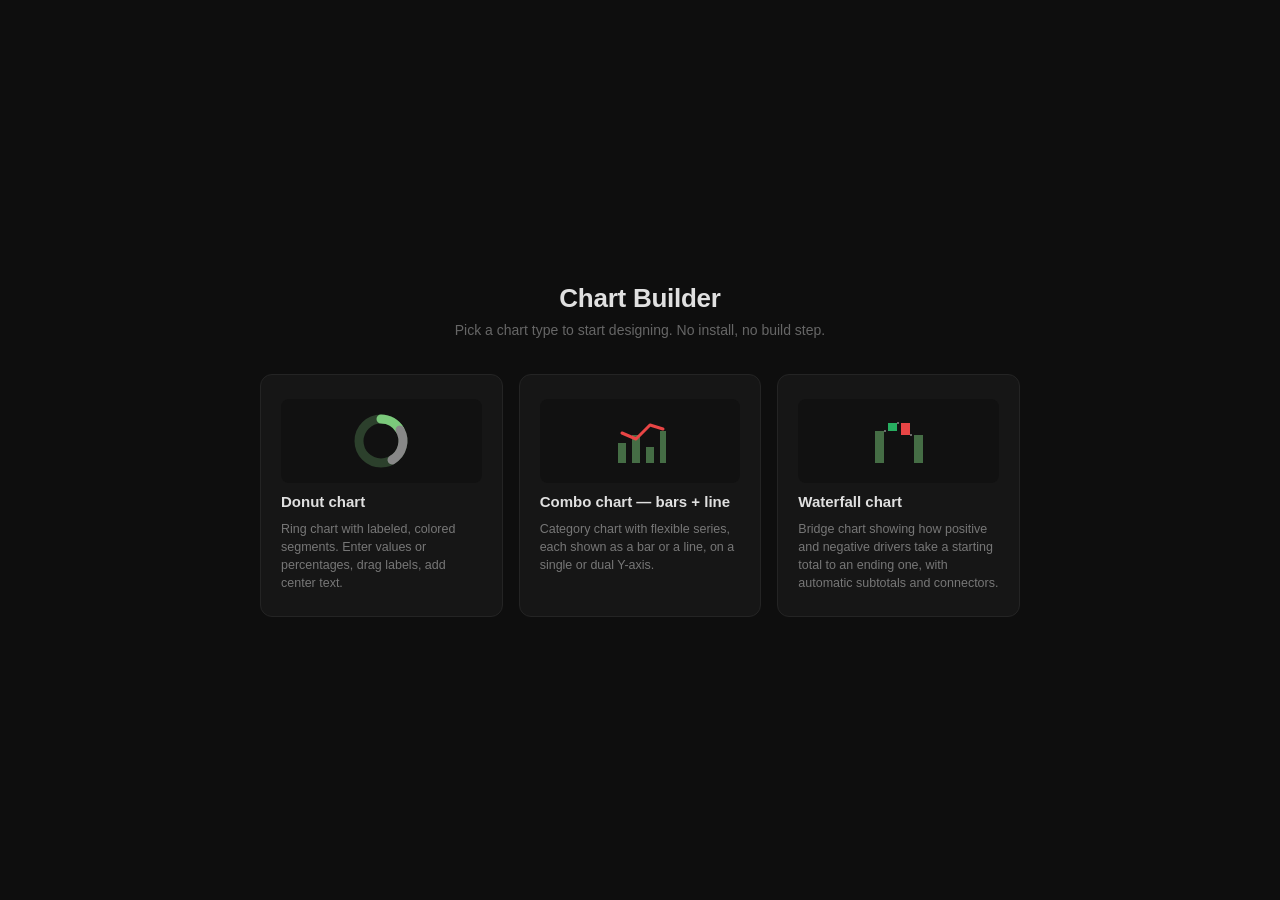
==== commit 8de3249e: "Add waterfall (bridge) chart builder New waterfall.html with delta/subtotal/total bar types on a run" ====
--- a/index.html
+++ b/index.html
@@ -42,6 +42,20 @@
       <p>Category chart with flexible series, each shown as a bar or a line, on a single or dual Y-axis.</p>
     </a>
 
+    <a class="launcher-card" href="waterfall.html">
+      <div class="glyph">
+        <svg width="64" height="64" viewBox="0 0 64 64" fill="none">
+          <rect x="8"  y="22" width="9" height="32" fill="currentColor" opacity="0.5"/>
+          <rect x="21" y="14" width="9" height="8"  fill="#27AE60"/>
+          <rect x="34" y="14" width="9" height="12" fill="#E84545"/>
+          <rect x="47" y="26" width="9" height="28" fill="currentColor" opacity="0.5"/>
+          <path d="M17 22 H21 M30 14 H34 M43 26 H47" stroke="#888" stroke-width="1.5" stroke-dasharray="2 2"/>
+        </svg>
+      </div>
+      <h2>Waterfall chart</h2>
+      <p>Bridge chart showing how positive and negative drivers take a starting total to an ending one, with automatic subtotals and connectors.</p>
+    </a>
+
   </div>
 </div>
 
--- a/shared.css
+++ b/shared.css
@@ -36,19 +36,6 @@
   color: #555;
   margin-bottom: 10px;
 }
-
-/* Back-to-launcher link */
-.back-link {
-  display: inline-flex;
-  align-items: center;
-  gap: 4px;
-  color: #555;
-  text-decoration: none;
-  font-size: 12px;
-  transition: color 0.15s;
-  margin-bottom: 4px;
-}
-.back-link:hover { color: #aaa; }
 
 /* Items / rows */
 #items-list {
@@ -135,6 +122,7 @@
 }
 .btn-icon:hover { border-color: #555; color: #e0e0e0; }
 .btn-icon.delete:hover { border-color: #c0392b; color: #e74c3c; }
+.btn-icon:disabled { opacity: 0.35; pointer-events: none; }
 
 .btn-add {
   background: #1e1e1e;
@@ -170,6 +158,21 @@
   justify-content: space-between;
   align-items: center;
   margin-bottom: 8px;
+}
+
+.field-stack {
+  display: flex;
+  flex-direction: column;
+  gap: 5px;
+  margin-bottom: 8px;
+}
+
+.labels-right { display: flex; align-items: center; gap: 6px; }
+.label-affix {
+  width: 40px;
+  padding: 3px 5px;
+  font-size: 12px;
+  text-align: center;
 }
 
 .vis-toggle {
@@ -256,23 +259,133 @@
 }
 .btn-export.primary:hover { background: #213221; border-color: #3a6a3a; }
 
+/* ── Import (paste JSON) ───────────────────────────────────────── */
+#import-panel { display: flex; flex-direction: column; gap: 8px; margin-top: 8px; }
+.import-textarea {
+  background: #1e1e1e;
+  border: 1px solid #2a2a2a;
+  border-radius: 6px;
+  color: #e0e0e0;
+  font-family: ui-monospace, SFMono-Regular, Menlo, monospace;
+  font-size: 12px;
+  line-height: 1.5;
+  padding: 8px;
+  outline: none;
+  width: 100%;
+  min-height: 150px;
+  resize: vertical;
+  transition: border-color 0.15s;
+}
+.import-textarea:focus { border-color: #444; }
+.import-msg { font-size: 11px; min-height: 14px; }
+.import-msg.error { color: #e07b7b; }
+.import-msg.ok { color: #7bc97b; }
+.import-hint { font-size: 11px; line-height: 1.4; color: #777; }
+
 /* ── Right Panel (preview) ─────────────────────────────────────── */
 #preview {
+  position: relative;
   flex: 1;
   display: flex;
+  flex-direction: column;
   align-items: center;
   justify-content: center;
+  gap: 14px;
   padding: 32px;
   background: #0e0e0e;
   overflow: hidden;
 }
 
+/* Chart-type switcher: floating pill bar centered over the preview */
+.chart-tabs {
+  position: absolute;
+  top: 16px; left: 50%;
+  transform: translateX(-50%);
+  display: flex;
+  align-items: center;
+  gap: 2px;
+  background: #161616;
+  border: 1px solid #252525;
+  border-radius: 10px;
+  padding: 4px;
+  z-index: 10;
+}
+.chart-tab {
+  display: flex;
+  align-items: center;
+  justify-content: center;
+  padding: 6px 14px;
+  border-radius: 7px;
+  color: #888;
+  text-decoration: none;
+  font-size: 13px;
+  font-weight: 500;
+  transition: all 0.15s;
+}
+.chart-tab:hover { color: #e0e0e0; background: #1e1e1e; }
+.chart-tab.active { background: #2d3a4d; color: #cfe0ff; }
+.chart-tab.active:hover { background: #2d3a4d; }
+.chart-tab.home {
+  padding: 6px 10px;
+  color: #555;
+  margin-right: 4px;
+  border-right: 1px solid #252525;
+  border-radius: 7px 0 0 7px;
+}
+.chart-tab.home:hover { color: #aaa; background: none; }
+
 #canvas {
   max-width: 100%;
-  max-height: calc(100vh - 64px);
+  max-height: calc(100vh - 130px);
   border-radius: 10px;
   display: block;
-}
+  transition: transform 0.08s ease-out;
+}
+
+/* Zoom control: centered pill sitting just below the chart (purely visual —
+   never affects export). position:relative + z-index keeps it above the
+   scaled canvas when zoomed in. */
+.zoom-ctl {
+  position: relative;
+  z-index: 11;
+  flex-shrink: 0;
+  display: flex;
+  align-items: center;
+  gap: 2px;
+  background: #161616;
+  border: 1px solid #252525;
+  border-radius: 10px;
+  padding: 4px;
+}
+.zoom-btn {
+  display: flex;
+  align-items: center;
+  justify-content: center;
+  width: 30px; height: 28px;
+  padding: 0;
+  border: none;
+  background: none;
+  color: #888;
+  cursor: pointer;
+  border-radius: 7px;
+  transition: all 0.15s;
+}
+.zoom-btn:hover { color: #e0e0e0; background: #1e1e1e; }
+.zoom-pct {
+  min-width: 46px;
+  text-align: center;
+  border: none;
+  background: none;
+  color: #aaa;
+  font-size: 12px;
+  font-weight: 500;
+  cursor: pointer;
+  padding: 6px 4px;
+  border-radius: 7px;
+  font-variant-numeric: tabular-nums;
+  transition: all 0.15s;
+}
+.zoom-pct:hover { color: #e0e0e0; background: #1e1e1e; }
 
 /* ── Combo-builder additions ─────────────────────────────────────── */
 
@@ -299,6 +412,14 @@
   gap: 8px;
 }
 
+/* Waterfall bar card: type toggle + value + reorder buttons */
+.bar-card-controls {
+  display: grid;
+  grid-template-columns: minmax(0, 1fr) 64px 26px 26px;
+  gap: 6px;
+  align-items: center;
+}
+
 /* Segmented two-way toggle (bar/line, left/right) */
 .seg-toggle {
   display: flex;
@@ -319,6 +440,35 @@
 .seg-toggle button.active { background: #2d3a4d; color: #cfe0ff; }
 .seg-toggle button:hover:not(.active) { color: #aaa; }
 .seg-toggle.disabled { opacity: 0.4; pointer-events: none; }
+
+/* Bar color popover: floats inside #preview next to the clicked bar */
+.bar-popover {
+  position: absolute;
+  z-index: 12;
+  display: flex;
+  flex-direction: column;
+  gap: 8px;
+  background: #161616;
+  border: 1px solid #2a2a2a;
+  border-radius: 10px;
+  padding: 10px;
+  box-shadow: 0 8px 24px rgba(0, 0, 0, 0.5);
+}
+.bar-popover-title {
+  color: #aaa;
+  font-size: 11px;
+  font-weight: 500;
+  white-space: nowrap;
+  max-width: 220px;
+  overflow: hidden;
+  text-overflow: ellipsis;
+}
+.bar-popover-row {
+  display: flex;
+  align-items: center;
+  gap: 8px;
+}
+.bar-popover-row .btn-export { padding: 6px 12px; font-size: 12px; }
 
 /* Value matrix: series rows × category columns */
 .matrix-wrap { overflow-x: auto; }
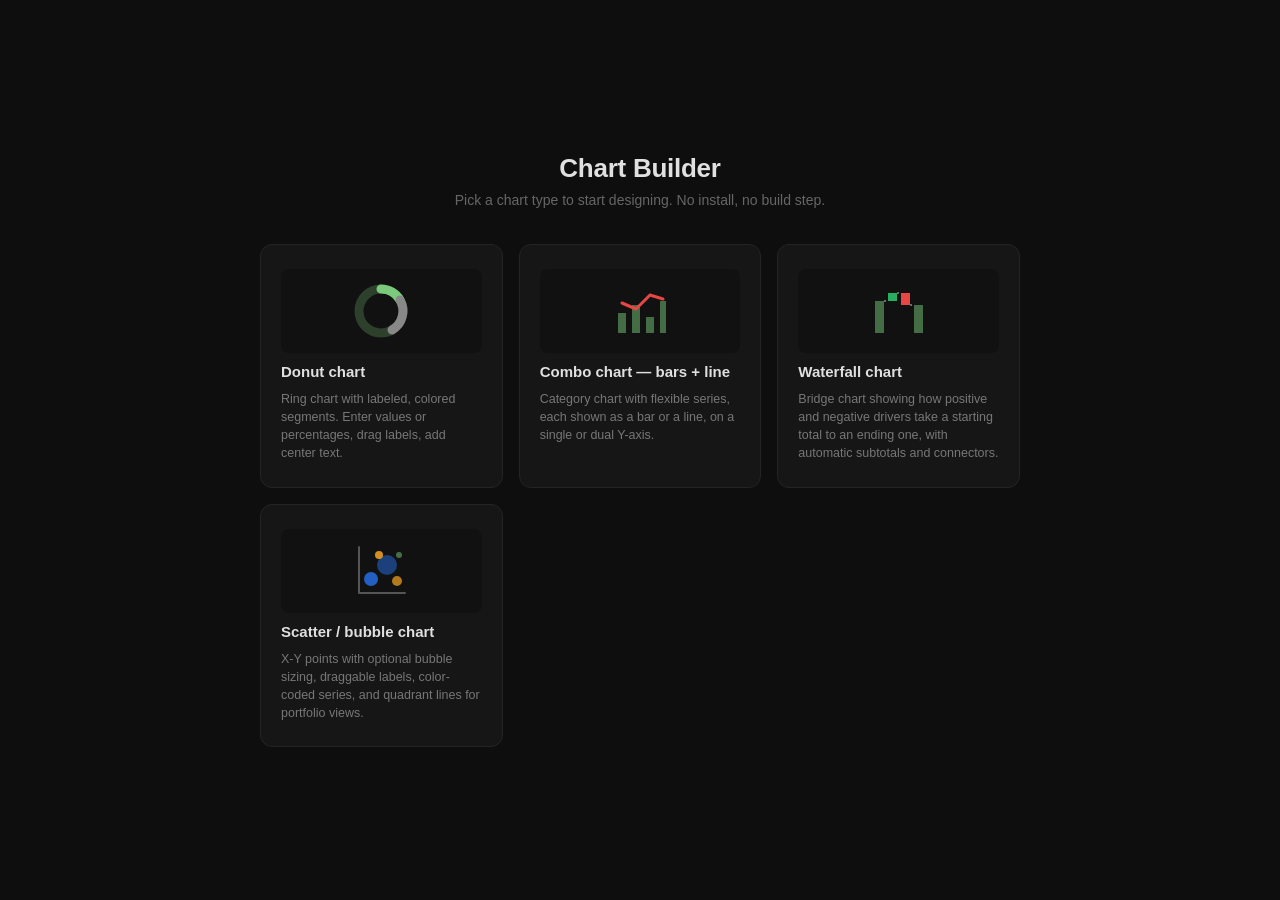
==== commit 1b388f46: "Add scatter/bubble chart builder New scatter.html: series with point tables, sqrt-area bubble sizing" ====
--- a/index.html
+++ b/index.html
@@ -56,6 +56,21 @@
       <p>Bridge chart showing how positive and negative drivers take a starting total to an ending one, with automatic subtotals and connectors.</p>
     </a>
 
+    <a class="launcher-card" href="scatter.html">
+      <div class="glyph">
+        <svg width="64" height="64" viewBox="0 0 64 64" fill="none">
+          <path d="M10 54 H56 M10 54 V8" stroke="#555" stroke-width="2" stroke-linecap="round"/>
+          <circle cx="22" cy="40" r="7" fill="#2A7AFF" opacity="0.75"/>
+          <circle cx="38" cy="26" r="10" fill="#2A7AFF" opacity="0.45"/>
+          <circle cx="30" cy="16" r="4" fill="#F5A623" opacity="0.85"/>
+          <circle cx="48" cy="42" r="5" fill="#F5A623" opacity="0.7"/>
+          <circle cx="50" cy="16" r="3" fill="currentColor" opacity="0.5"/>
+        </svg>
+      </div>
+      <h2>Scatter / bubble chart</h2>
+      <p>X-Y points with optional bubble sizing, draggable labels, color-coded series, and quadrant lines for portfolio views.</p>
+    </a>
+
   </div>
 </div>
 
--- a/shared.css
+++ b/shared.css
@@ -94,6 +94,19 @@
 input[type="number"] { -moz-appearance: textfield; }
 input[type="number"]::-webkit-inner-spin-button,
 input[type="number"]::-webkit-outer-spin-button { -webkit-appearance: none; }
+
+select {
+  background: #1e1e1e;
+  border: 1px solid #2a2a2a;
+  border-radius: 6px;
+  color: #e0e0e0;
+  font-size: 12px;
+  padding: 6px 6px;
+  outline: none;
+  width: 100%;
+  transition: border-color 0.15s;
+}
+select:focus { border-color: #444; }
 
 .pct-wrap { position: relative; }
 .pct-wrap input { padding-right: 20px; }
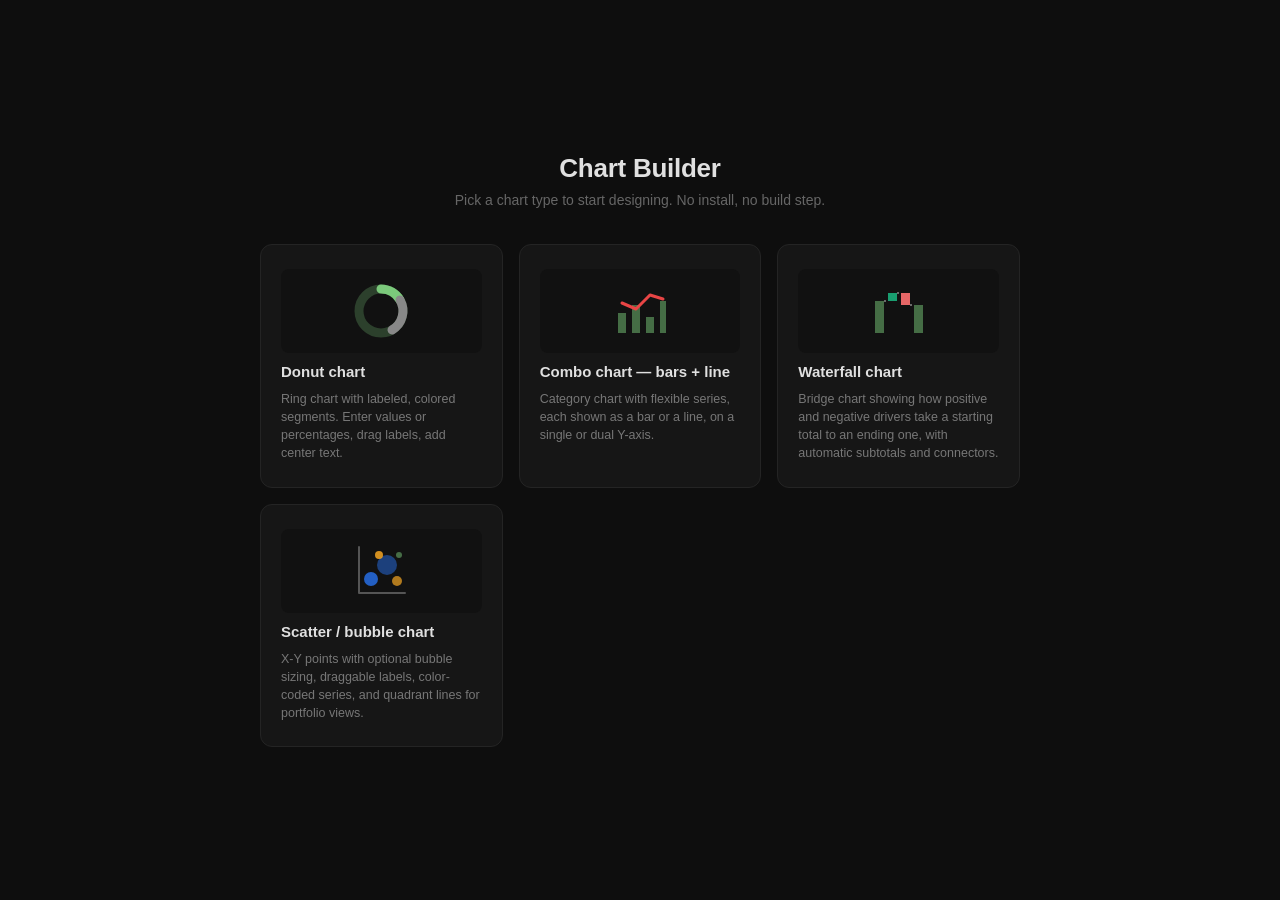
==== commit 40f5fcc9: "Fix stale-cache page breakage; validated waterfall colors; stack gaps Root cause of the dead waterfa" ====
--- a/index.html
+++ b/index.html
@@ -4,7 +4,7 @@
 <meta charset="UTF-8">
 <meta name="viewport" content="width=device-width, initial-scale=1.0">
 <title>Chart Builder</title>
-<link rel="stylesheet" href="shared.css">
+<link rel="stylesheet" href="shared.css?v=2">
 </head>
 <body class="launcher">
 
@@ -46,8 +46,8 @@
       <div class="glyph">
         <svg width="64" height="64" viewBox="0 0 64 64" fill="none">
           <rect x="8"  y="22" width="9" height="32" fill="currentColor" opacity="0.5"/>
-          <rect x="21" y="14" width="9" height="8"  fill="#27AE60"/>
-          <rect x="34" y="14" width="9" height="12" fill="#E84545"/>
+          <rect x="21" y="14" width="9" height="8"  fill="#199e70"/>
+          <rect x="34" y="14" width="9" height="12" fill="#e66767"/>
           <rect x="47" y="26" width="9" height="28" fill="currentColor" opacity="0.5"/>
           <path d="M17 22 H21 M30 14 H34 M43 26 H47" stroke="#888" stroke-width="1.5" stroke-dasharray="2 2"/>
         </svg>
